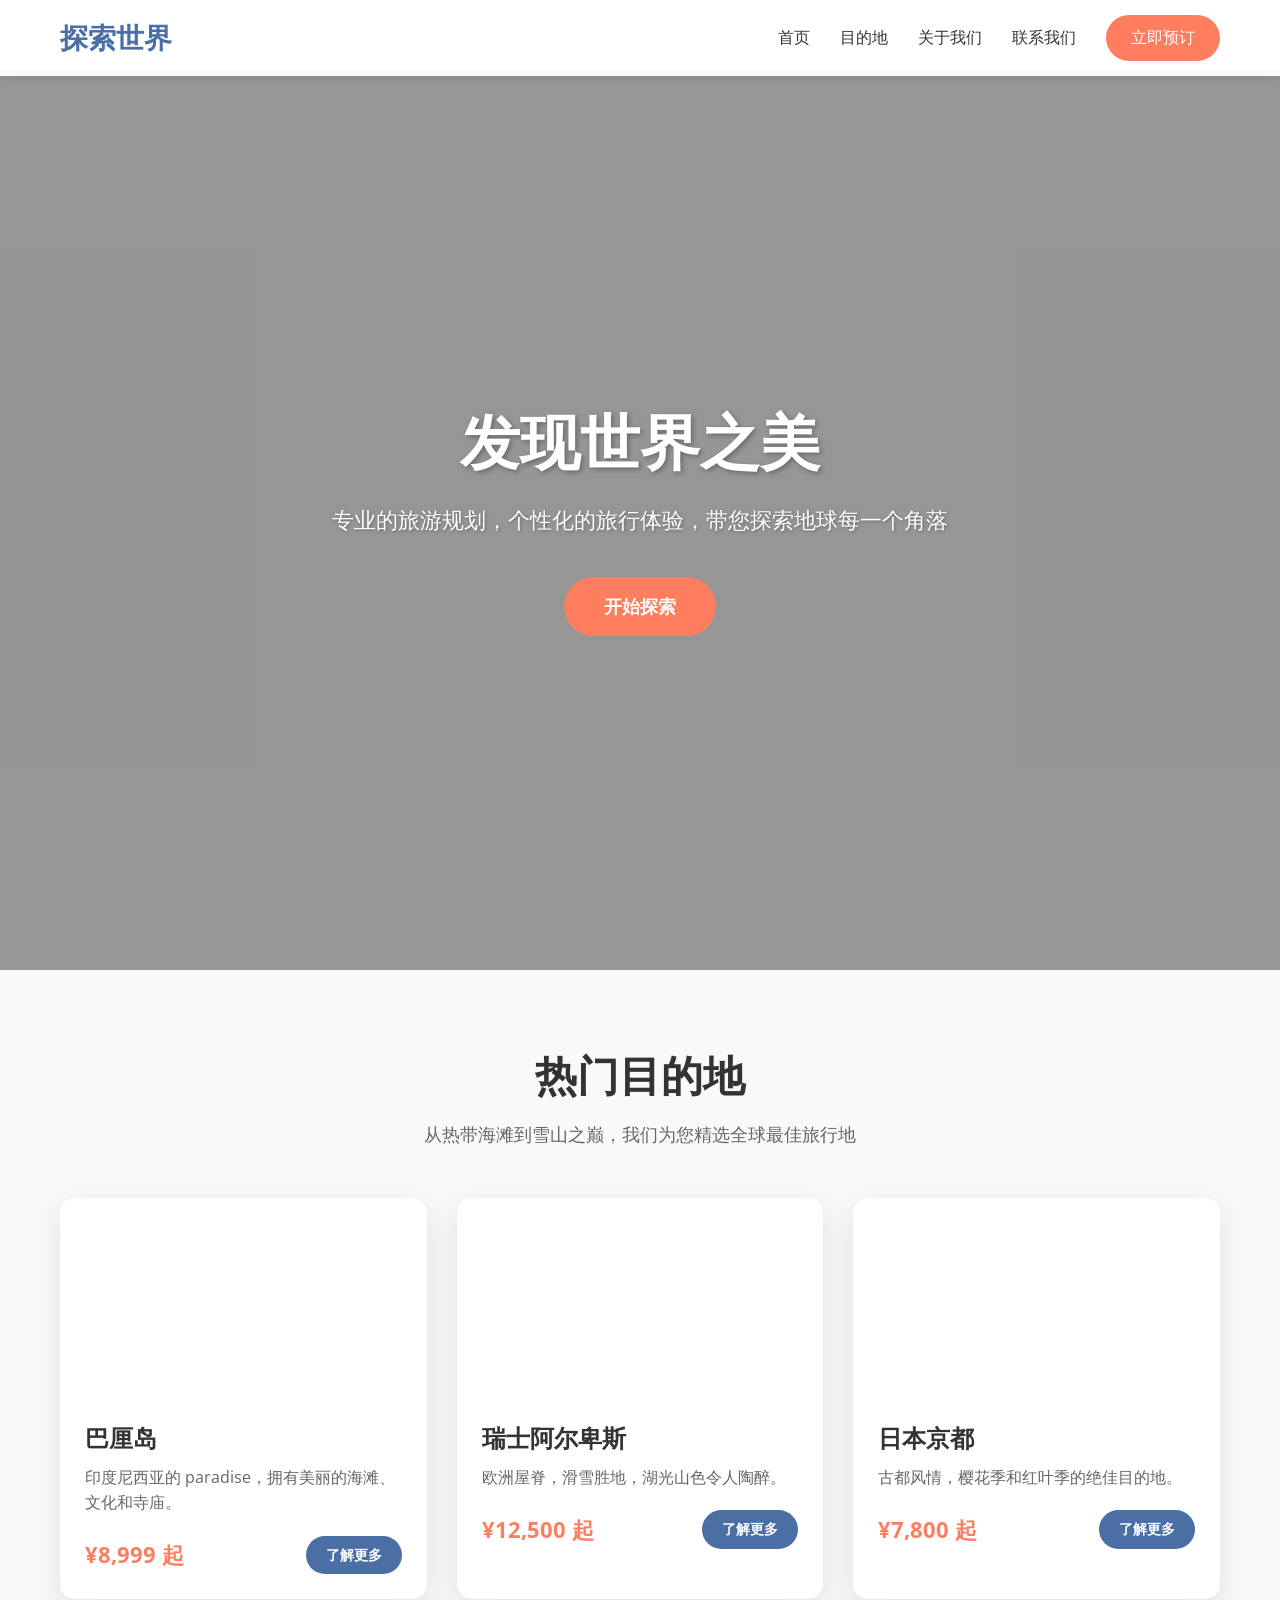
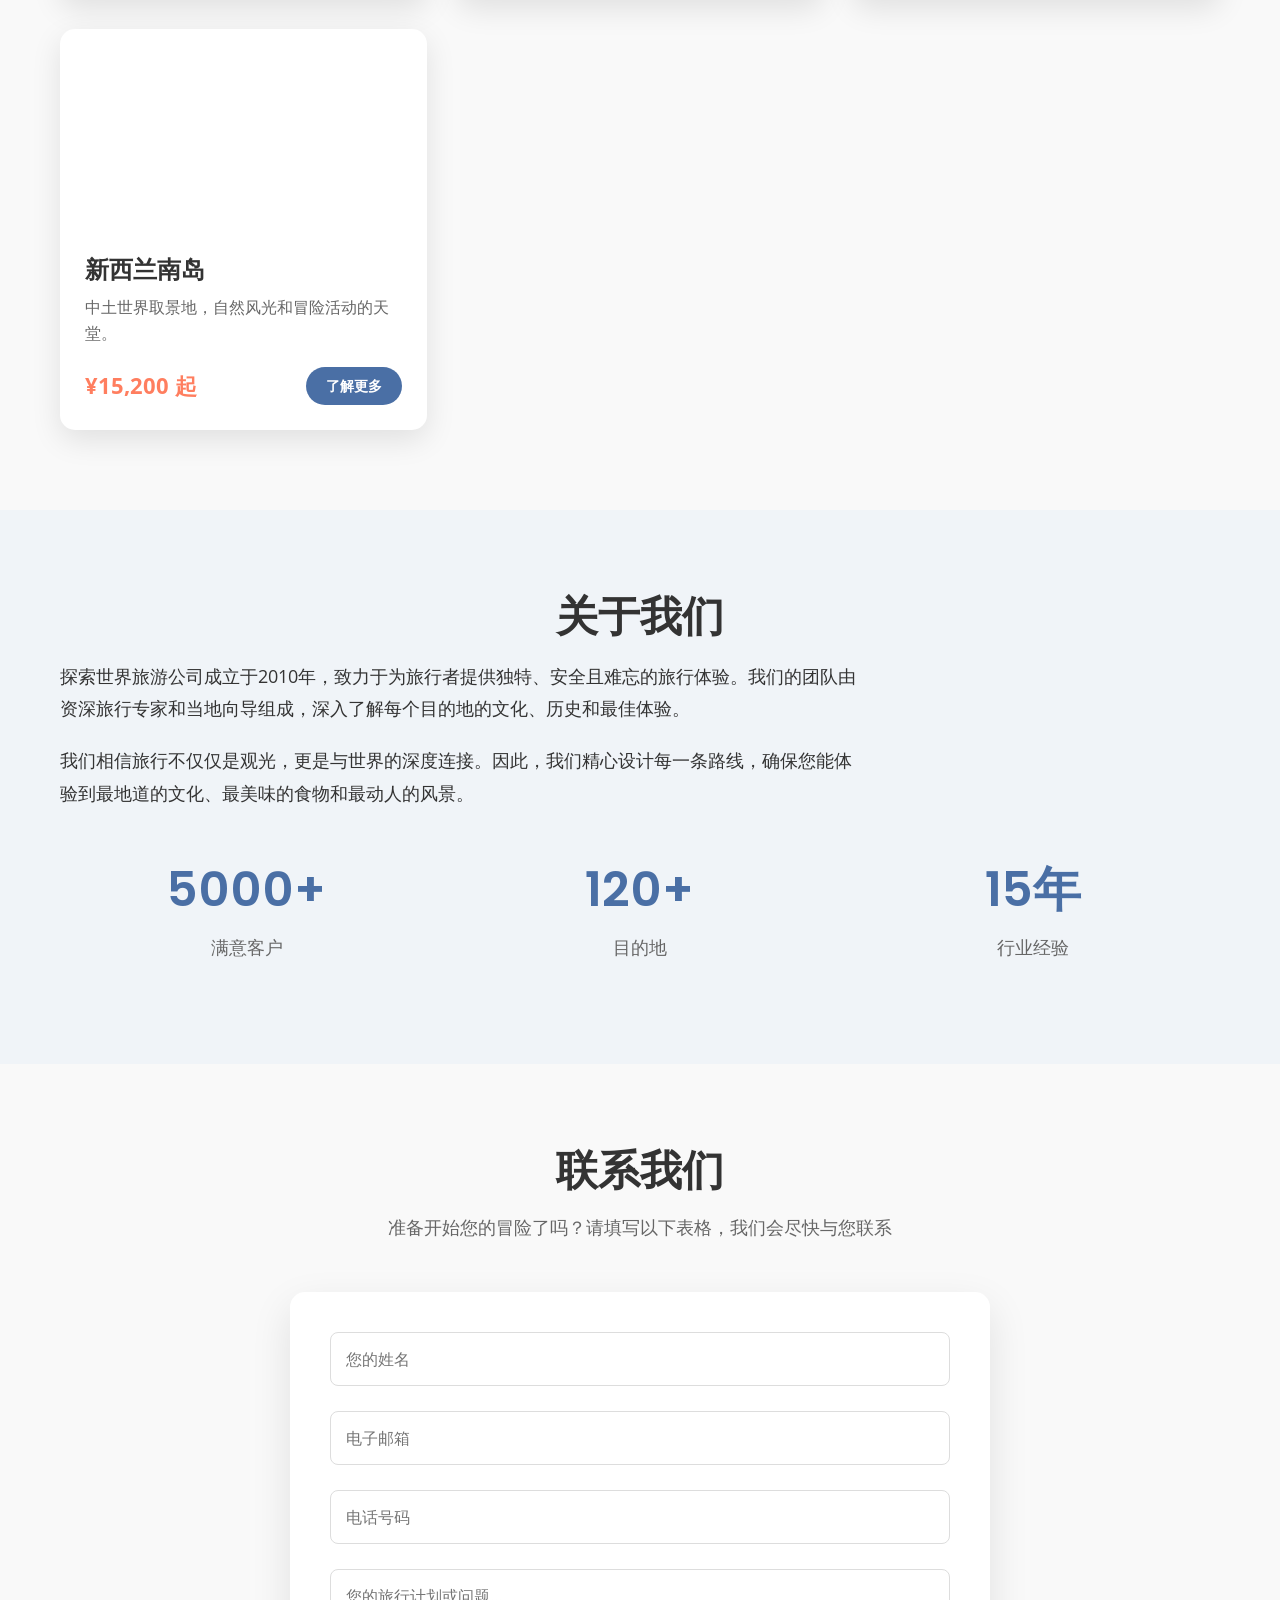
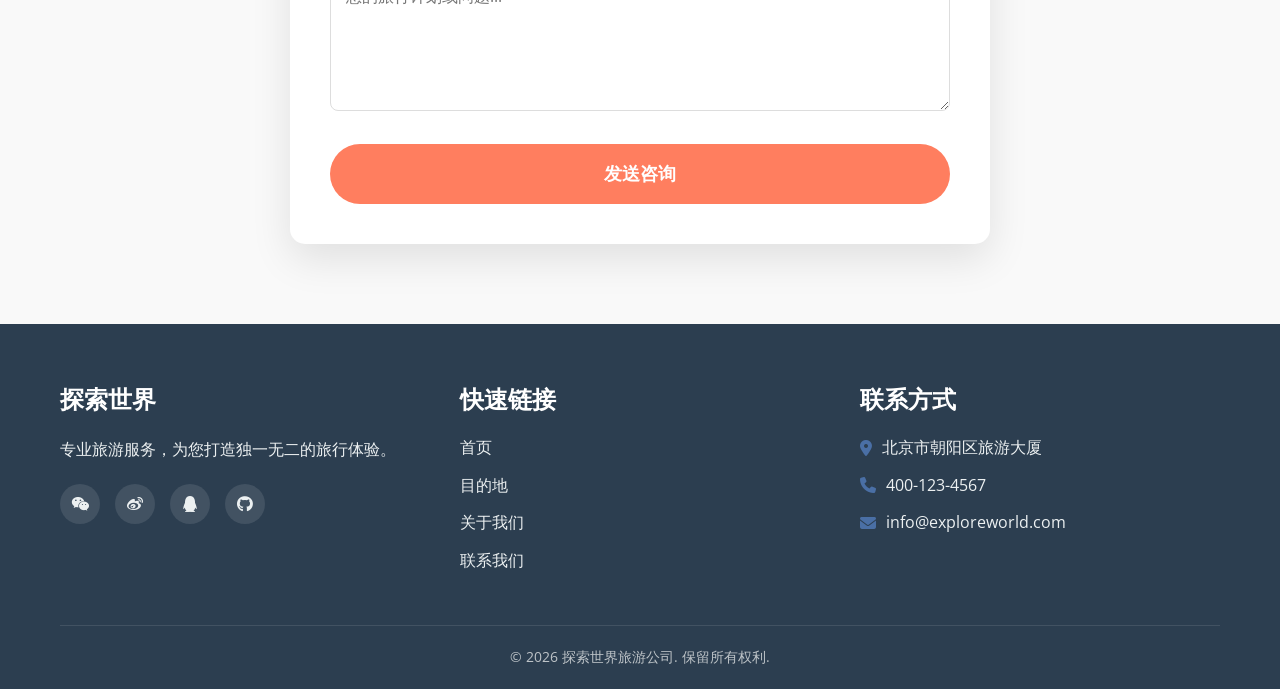
==== index.html @ 0a30450f "添加旅游官网页面：现代响应式设计，包含HTML、CSS、JS文件" ====
<!DOCTYPE html>
<html lang="zh-CN">
<head>
    <meta charset="UTF-8">
    <meta name="viewport" content="width=device-width, initial-scale=1.0">
    <title>探索世界 - 专业旅游服务</title>
    <link rel="stylesheet" href="style.css">
    <link rel="stylesheet" href="https://cdnjs.cloudflare.com/ajax/libs/font-awesome/6.4.0/css/all.min.css">
    <link href="https://fonts.googleapis.com/css2?family=Poppins:wght@300;400;500;600;700&family=Open+Sans:wght@300;400;600&display=swap" rel="stylesheet">
</head>
<body>
    <!-- 导航栏 -->
    <nav class="navbar">
        <div class="container">
            <a href="#" class="logo">探索世界</a>
            <ul class="nav-links">
                <li><a href="#home">首页</a></li>
                <li><a href="#destinations">目的地</a></li>
                <li><a href="#about">关于我们</a></li>
                <li><a href="#contact">联系我们</a></li>
                <li><a href="#" class="btn-book">立即预订</a></li>
            </ul>
            <div class="menu-toggle">
                <i class="fas fa-bars"></i>
            </div>
        </div>
    </nav>

    <!-- 英雄区域 -->
    <section class="hero" id="home">
        <div class="hero-content">
            <h1>发现世界之美</h1>
            <p>专业的旅游规划，个性化的旅行体验，带您探索地球每一个角落</p>
            <a href="#destinations" class="btn-hero">开始探索</a>
        </div>
        <div class="hero-overlay"></div>
    </section>

    <!-- 热门目的地 -->
    <section class="destinations" id="destinations">
        <div class="container">
            <h2 class="section-title">热门目的地</h2>
            <p class="section-subtitle">从热带海滩到雪山之巅，我们为您精选全球最佳旅行地</p>
            <div class="destination-grid">
                <div class="destination-card">
                    <div class="card-image" style="background-image: url('https://images.unsplash.com/photo-1516483638261-f4dbaf036963?ixlib=rb-4.0.3&auto=format&fit=crop&w=600&q=80');"></div>
                    <div class="card-content">
                        <h3>巴厘岛</h3>
                        <p>印度尼西亚的 paradise，拥有美丽的海滩、文化和寺庙。</p>
                        <div class="card-footer">
                            <span class="price">¥8,999 起</span>
                            <a href="#" class="btn-card">了解更多</a>
                        </div>
                    </div>
                </div>
                <div class="destination-card">
                    <div class="card-image" style="background-image: url('https://images.unsplash.com/photo-1534008897995-27a23e859048?ixlib=rb-4.0.3&auto=format&fit=crop&w=600&q=80');"></div>
                    <div class="card-content">
                        <h3>瑞士阿尔卑斯</h3>
                        <p>欧洲屋脊，滑雪胜地，湖光山色令人陶醉。</p>
                        <div class="card-footer">
                            <span class="price">¥12,500 起</span>
                            <a href="#" class="btn-card">了解更多</a>
                        </div>
                    </div>
                </div>
                <div class="destination-card">
                    <div class="card-image" style="background-image: url('https://images.unsplash.com/photo-1520250497591-112f2f40a3f4?ixlib=rb-4.0.3&auto=format&fit=crop&w=600&q=80');"></div>
                    <div class="card-content">
                        <h3>日本京都</h3>
                        <p>古都风情，樱花季和红叶季的绝佳目的地。</p>
                        <div class="card-footer">
                            <span class="price">¥7,800 起</span>
                            <a href="#" class="btn-card">了解更多</a>
                        </div>
                    </div>
                </div>
                <div class="destination-card">
                    <div class="card-image" style="background-image: url('https://images.unsplash.com/photo-1513326738677-b964603b136d?ixlib=rb-4.0.3&auto=format&fit=crop&w=600&q=80');"></div>
                    <div class="card-content">
                        <h3>新西兰南岛</h3>
                        <p>中土世界取景地，自然风光和冒险活动的天堂。</p>
                        <div class="card-footer">
                            <span class="price">¥15,200 起</span>
                            <a href="#" class="btn-card">了解更多</a>
                        </div>
                    </div>
                </div>
            </div>
        </div>
    </section>

    <!-- 关于我们 -->
    <section class="about" id="about">
        <div class="container">
            <div class="about-content">
                <h2 class="section-title">关于我们</h2>
                <p>探索世界旅游公司成立于2010年，致力于为旅行者提供独特、安全且难忘的旅行体验。我们的团队由资深旅行专家和当地向导组成，深入了解每个目的地的文化、历史和最佳体验。</p>
                <p>我们相信旅行不仅仅是观光，更是与世界的深度连接。因此，我们精心设计每一条路线，确保您能体验到最地道的文化、最美味的食物和最动人的风景。</p>
                <div class="stats">
                    <div class="stat">
                        <h3>5000+</h3>
                        <p>满意客户</p>
                    </div>
                    <div class="stat">
                        <h3>120+</h3>
                        <p>目的地</p>
                    </div>
                    <div class="stat">
                        <h3>15年</h3>
                        <p>行业经验</p>
                    </div>
                </div>
            </div>
        </div>
    </section>

    <!-- 联系表单 -->
    <section class="contact" id="contact">
        <div class="container">
            <h2 class="section-title">联系我们</h2>
            <p class="section-subtitle">准备开始您的冒险了吗？请填写以下表格，我们会尽快与您联系</p>
            <form class="contact-form">
                <div class="form-group">
                    <input type="text" placeholder="您的姓名" required>
                </div>
                <div class="form-group">
                    <input type="email" placeholder="电子邮箱" required>
                </div>
                <div class="form-group">
                    <input type="tel" placeholder="电话号码">
                </div>
                <div class="form-group">
                    <textarea placeholder="您的旅行计划或问题..." rows="5" required></textarea>
                </div>
                <button type="submit" class="btn-submit">发送咨询</button>
            </form>
        </div>
    </section>

    <!-- 页脚 -->
    <footer class="footer">
        <div class="container">
            <div class="footer-content">
                <div class="footer-section">
                    <h3>探索世界</h3>
                    <p>专业旅游服务，为您打造独一无二的旅行体验。</p>
                    <div class="social-icons">
                        <a href="#"><i class="fab fa-weixin"></i></a>
                        <a href="#"><i class="fab fa-weibo"></i></a>
                        <a href="#"><i class="fab fa-qq"></i></a>
                        <a href="#"><i class="fab fa-github"></i></a>
                    </div>
                </div>
                <div class="footer-section">
                    <h3>快速链接</h3>
                    <ul>
                        <li><a href="#home">首页</a></li>
                        <li><a href="#destinations">目的地</a></li>
                        <li><a href="#about">关于我们</a></li>
                        <li><a href="#contact">联系我们</a></li>
                    </ul>
                </div>
                <div class="footer-section">
                    <h3>联系方式</h3>
                    <ul>
                        <li><i class="fas fa-map-marker-alt"></i> 北京市朝阳区旅游大厦</li>
                        <li><i class="fas fa-phone"></i> 400-123-4567</li>
                        <li><i class="fas fa-envelope"></i> info@exploreworld.com</li>
                    </ul>
                </div>
            </div>
            <div class="footer-bottom">
                <p>&copy; 2026 探索世界旅游公司. 保留所有权利.</p>
            </div>
        </div>
    </footer>

    <script src="script.js"></script>
</body>
</html>
---- style.css ----
/* 基础样式 */
* {
    margin: 0;
    padding: 0;
    box-sizing: border-box;
}

body {
    font-family: 'Open Sans', sans-serif;
    line-height: 1.6;
    color: #333;
    background-color: #f9f9f9;
}

.container {
    width: 100%;
    max-width: 1200px;
    margin: 0 auto;
    padding: 0 20px;
}

section {
    padding: 80px 0;
}

h1, h2, h3, h4 {
    font-family: 'Poppins', sans-serif;
    font-weight: 600;
    line-height: 1.3;
}

a {
    text-decoration: none;
    color: inherit;
}

ul {
    list-style: none;
}

.btn-book, .btn-hero, .btn-card, .btn-submit {
    display: inline-block;
    padding: 12px 30px;
    background-color: #4a6fa5;
    color: white;
    border-radius: 30px;
    font-weight: 600;
    transition: all 0.3s ease;
    border: none;
    cursor: pointer;
    font-size: 16px;
}

.btn-book:hover, .btn-hero:hover, .btn-card:hover, .btn-submit:hover {
    background-color: #3a5a8c;
    transform: translateY(-3px);
    box-shadow: 0 10px 20px rgba(0,0,0,0.1);
}

/* 导航栏 */
.navbar {
    position: fixed;
    top: 0;
    left: 0;
    width: 100%;
    background-color: rgba(255, 255, 255, 0.95);
    box-shadow: 0 2px 10px rgba(0,0,0,0.1);
    z-index: 1000;
    padding: 15px 0;
}

.navbar .container {
    display: flex;
    justify-content: space-between;
    align-items: center;
}

.logo {
    font-size: 28px;
    font-weight: 700;
    color: #4a6fa5;
}

.nav-links {
    display: flex;
    align-items: center;
    gap: 30px;
}

.nav-links li a {
    font-weight: 500;
    transition: color 0.3s;
}

.nav-links li a:hover {
    color: #4a6fa5;
}

.nav-links .btn-book {
    padding: 10px 25px;
    background-color: #ff7e5f;
}

.nav-links .btn-book:hover {
    background-color: #ff6b4a;
}

.menu-toggle {
    display: none;
    font-size: 24px;
    cursor: pointer;
}

/* 英雄区域 */
.hero {
    position: relative;
    height: 100vh;
    background-image: url('https://images.unsplash.com/photo-1469474968028-56623f02e42e?ixlib=rb-4.0.3&auto=format&fit=crop&w=1920&q=80');
    background-size: cover;
    background-position: center;
    display: flex;
    align-items: center;
    justify-content: center;
    text-align: center;
    color: white;
    margin-top: 70px;
}

.hero-overlay {
    position: absolute;
    top: 0;
    left: 0;
    width: 100%;
    height: 100%;
    background-color: rgba(0, 0, 0, 0.4);
}

.hero-content {
    position: relative;
    z-index: 1;
    max-width: 800px;
    padding: 0 20px;
}

.hero h1 {
    font-size: 60px;
    margin-bottom: 20px;
    text-shadow: 2px 2px 5px rgba(0,0,0,0.3);
}

.hero p {
    font-size: 22px;
    margin-bottom: 40px;
    text-shadow: 1px 1px 3px rgba(0,0,0,0.3);
}

.btn-hero {
    background-color: #ff7e5f;
    font-size: 18px;
    padding: 15px 40px;
}

.btn-hero:hover {
    background-color: #ff6b4a;
}

/* 热门目的地 */
.section-title {
    font-size: 42px;
    text-align: center;
    margin-bottom: 15px;
    color: #333;
}

.section-subtitle {
    text-align: center;
    font-size: 18px;
    color: #666;
    max-width: 700px;
    margin: 0 auto 50px;
}

.destination-grid {
    display: grid;
    grid-template-columns: repeat(auto-fit, minmax(280px, 1fr));
    gap: 30px;
}

.destination-card {
    background-color: white;
    border-radius: 15px;
    overflow: hidden;
    box-shadow: 0 10px 30px rgba(0,0,0,0.1);
    transition: transform 0.3s ease, box-shadow 0.3s ease;
}

.destination-card:hover {
    transform: translateY(-10px);
    box-shadow: 0 20px 40px rgba(0,0,0,0.15);
}

.card-image {
    height: 200px;
    background-size: cover;
    background-position: center;
}

.card-content {
    padding: 25px;
}

.card-content h3 {
    font-size: 24px;
    margin-bottom: 10px;
    color: #333;
}

.card-content p {
    color: #666;
    margin-bottom: 20px;
}

.card-footer {
    display: flex;
    justify-content: space-between;
    align-items: center;
}

.price {
    font-size: 22px;
    font-weight: 700;
    color: #ff7e5f;
}

.btn-card {
    padding: 8px 20px;
    background-color: #4a6fa5;
    font-size: 14px;
}

/* 关于我们 */
.about {
    background-color: #f0f4f8;
}

.about-content p {
    font-size: 18px;
    margin-bottom: 20px;
    max-width: 800px;
    line-height: 1.8;
}

.stats {
    display: flex;
    justify-content: space-around;
    margin-top: 50px;
    flex-wrap: wrap;
    gap: 20px;
}

.stat {
    text-align: center;
    flex: 1;
    min-width: 150px;
}

.stat h3 {
    font-size: 48px;
    color: #4a6fa5;
    margin-bottom: 10px;
}

.stat p {
    font-size: 18px;
    color: #666;
}

/* 联系表单 */
.contact-form {
    max-width: 700px;
    margin: 0 auto;
    background-color: white;
    padding: 40px;
    border-radius: 15px;
    box-shadow: 0 15px 40px rgba(0,0,0,0.1);
}

.form-group {
    margin-bottom: 25px;
}

.form-group input, .form-group textarea {
    width: 100%;
    padding: 15px;
    border: 1px solid #ddd;
    border-radius: 8px;
    font-size: 16px;
    font-family: 'Open Sans', sans-serif;
    transition: border-color 0.3s;
}

.form-group input:focus, .form-group textarea:focus {
    outline: none;
    border-color: #4a6fa5;
}

.btn-submit {
    width: 100%;
    padding: 18px;
    font-size: 18px;
    background-color: #ff7e5f;
}

.btn-submit:hover {
    background-color: #ff6b4a;
}

/* 页脚 */
.footer {
    background-color: #2c3e50;
    color: #ecf0f1;
    padding-top: 60px;
}

.footer-content {
    display: grid;
    grid-template-columns: repeat(auto-fit, minmax(250px, 1fr));
    gap: 40px;
    margin-bottom: 40px;
}

.footer-section h3 {
    font-size: 24px;
    margin-bottom: 20px;
    color: white;
}

.footer-section p {
    margin-bottom: 20px;
    line-height: 1.8;
}

.footer-section ul li {
    margin-bottom: 12px;
    display: flex;
    align-items: center;
}

.footer-section ul li i {
    margin-right: 10px;
    color: #4a6fa5;
}

.social-icons {
    display: flex;
    gap: 15px;
    margin-top: 20px;
}

.social-icons a {
    display: inline-flex;
    align-items: center;
    justify-content: center;
    width: 40px;
    height: 40px;
    background-color: rgba(255,255,255,0.1);
    border-radius: 50%;
    transition: background-color 0.3s;
}

.social-icons a:hover {
    background-color: #4a6fa5;
}

.footer-bottom {
    text-align: center;
    padding: 20px 0;
    border-top: 1px solid rgba(255,255,255,0.1);
    font-size: 14px;
    color: #bdc3c7;
}

/* 响应式设计 */
@media (max-width: 992px) {
    .hero h1 {
        font-size: 50px;
    }
    
    .hero p {
        font-size: 20px;
    }
    
    .section-title {
        font-size: 36px;
    }
}

@media (max-width: 768px) {
    .menu-toggle {
        display: block;
    }
    
    .nav-links {
        position: fixed;
        top: 70px;
        left: -100%;
        width: 100%;
        flex-direction: column;
        background-color: white;
        padding: 30px;
        box-shadow: 0 10px 20px rgba(0,0,0,0.1);
        transition: left 0.3s ease;
        gap: 20px;
    }
    
    .nav-links.active {
        left: 0;
    }
    
    .hero {
        height: 80vh;
    }
    
    .hero h1 {
        font-size: 40px;
    }
    
    .hero p {
        font-size: 18px;
    }
    
    .destination-grid {
        grid-template-columns: repeat(auto-fit, minmax(250px, 1fr));
    }
    
    .stats {
        flex-direction: column;
        align-items: center;
    }
}

@media (max-width: 576px) {
    .hero h1 {
        font-size: 32px;
    }
    
    .hero p {
        font-size: 16px;
    }
    
    .section-title {
        font-size: 30px;
    }
    
    .contact-form {
        padding: 30px 20px;
    }
}
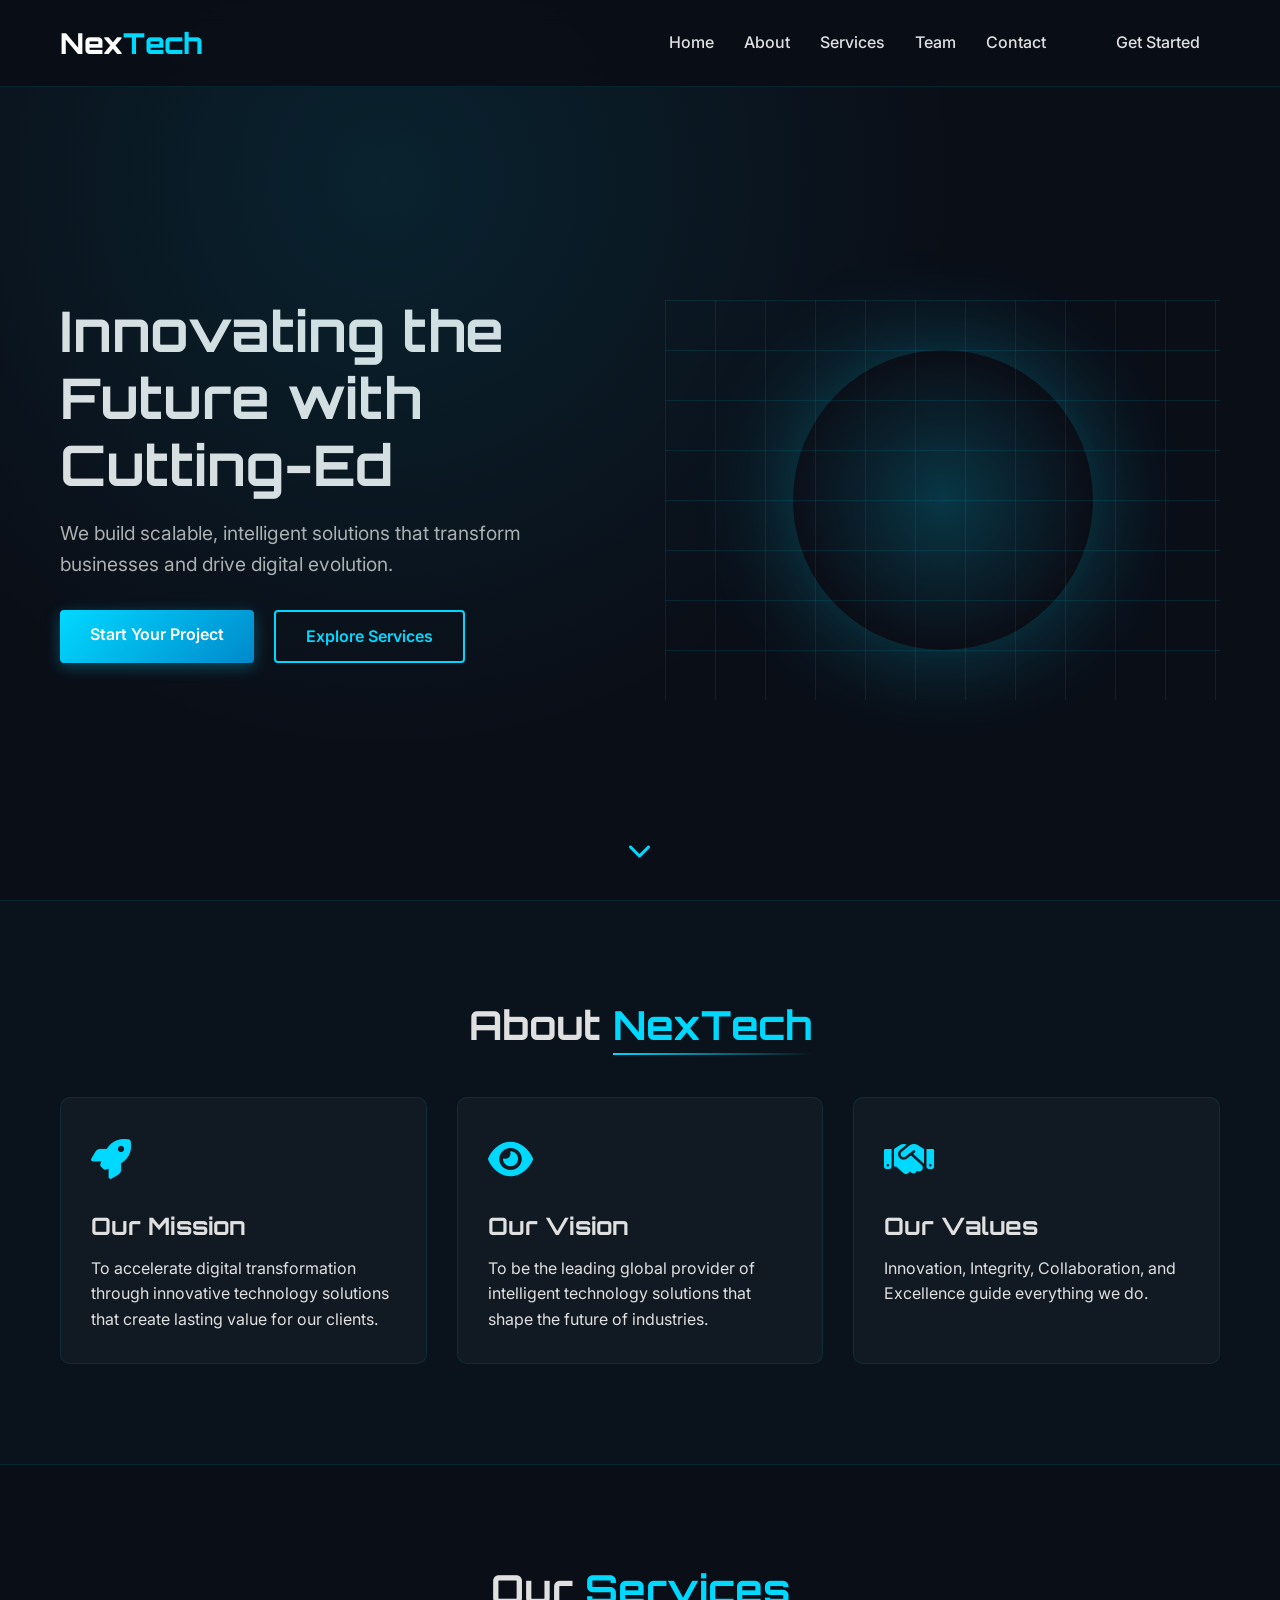
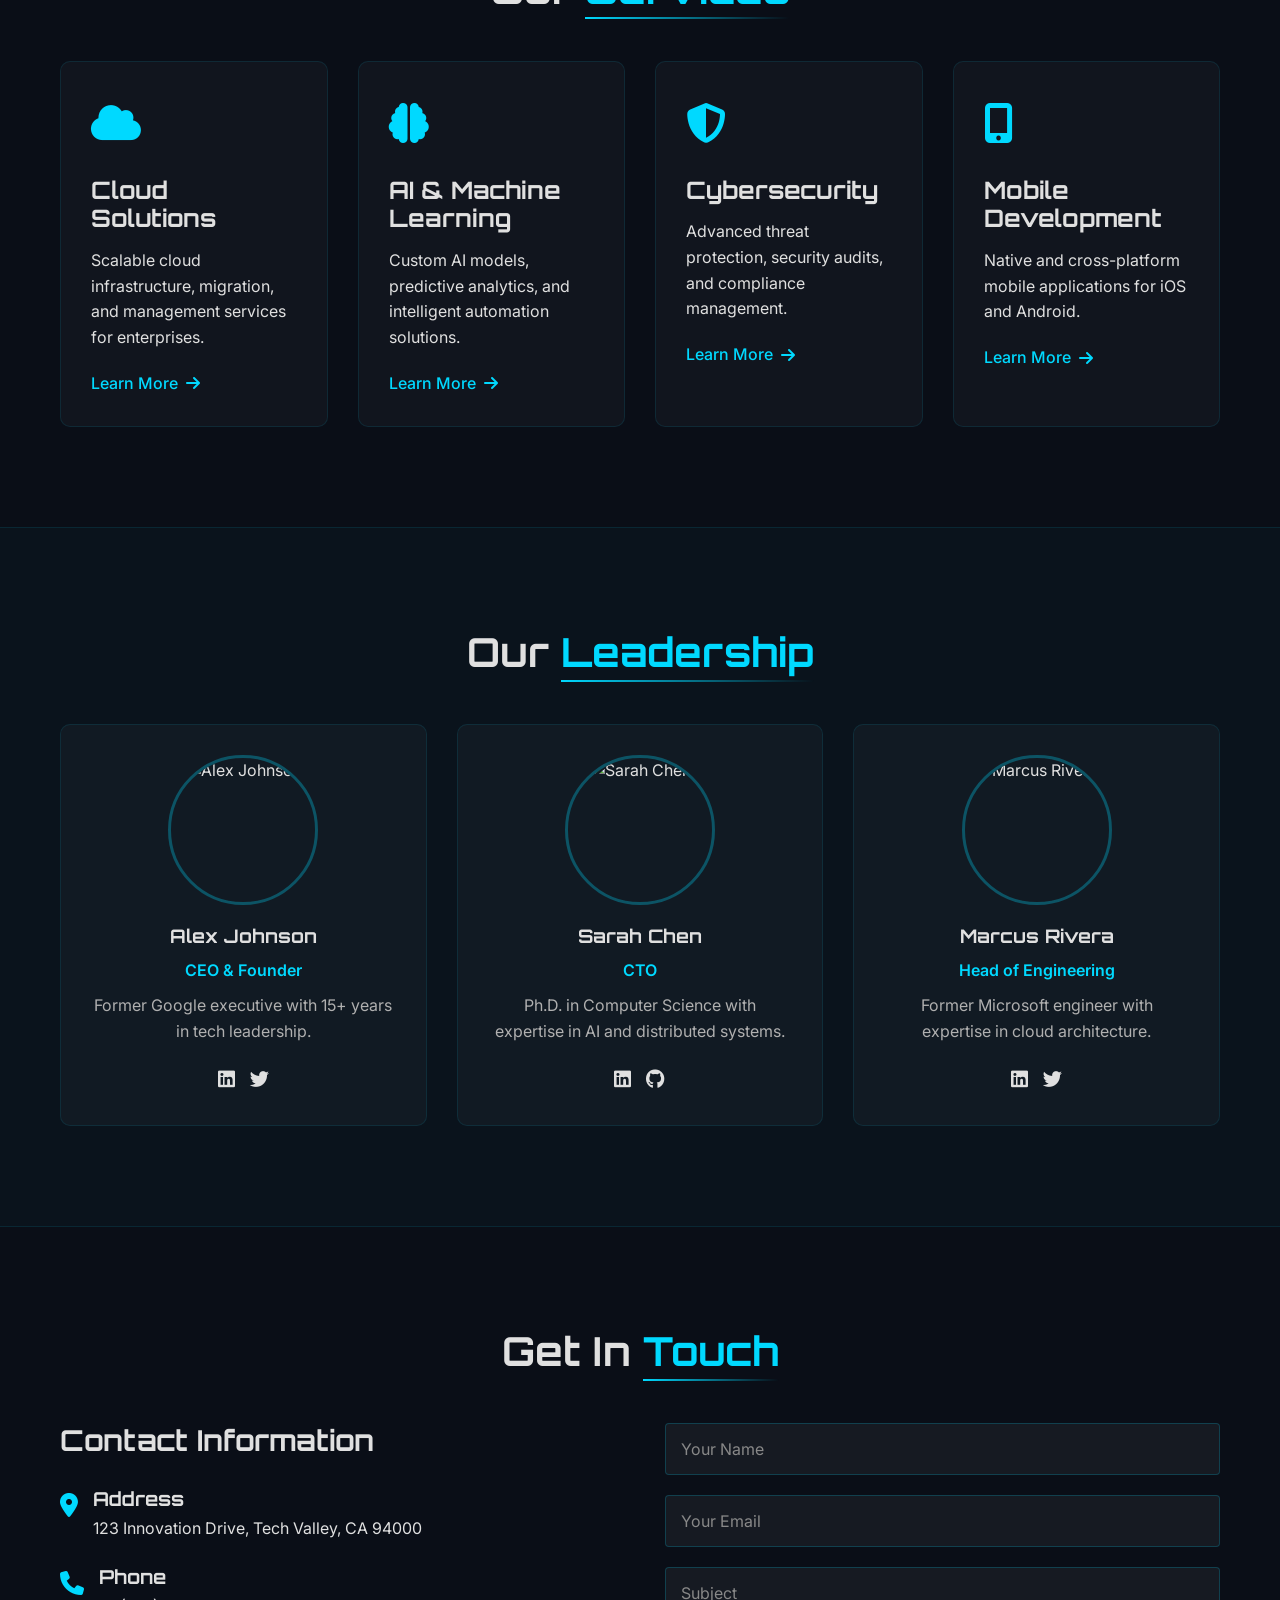
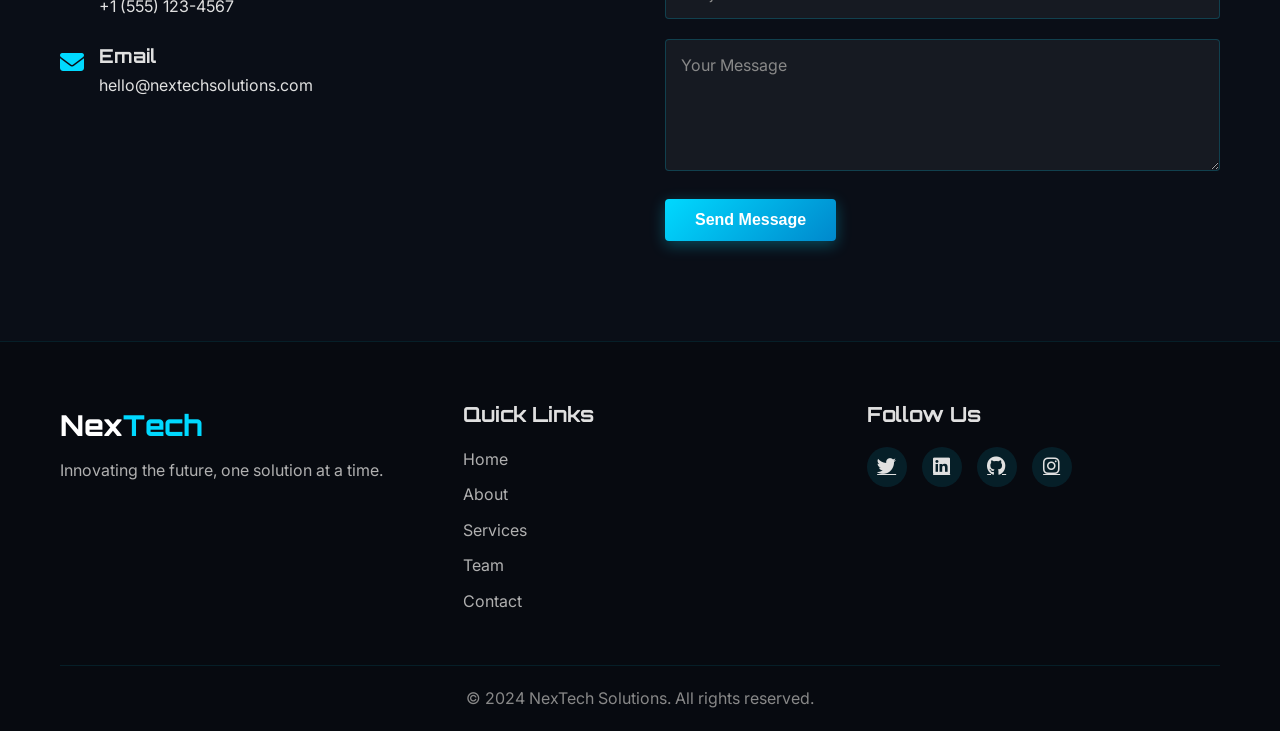
==== commit fff5ae6a: "Initial commit: NexTech Solutions website with workspace configuration" ====
--- a/index.html
+++ b/index.html
@@ -1,181 +1,255 @@
 <!DOCTYPE html>
-<html lang="zh-CN">
+<html lang="en">
 <head>
     <meta charset="UTF-8">
     <meta name="viewport" content="width=device-width, initial-scale=1.0">
-    <title>探索世界 - 专业旅游服务</title>
-    <link rel="stylesheet" href="style.css">
+    <title>NexTech Solutions - Innovating the Future</title>
+    <link rel="stylesheet" href="css/style.css">
     <link rel="stylesheet" href="https://cdnjs.cloudflare.com/ajax/libs/font-awesome/6.4.0/css/all.min.css">
-    <link href="https://fonts.googleapis.com/css2?family=Poppins:wght@300;400;500;600;700&family=Open+Sans:wght@300;400;600&display=swap" rel="stylesheet">
+    <link href="https://fonts.googleapis.com/css2?family=Inter:wght@300;400;500;600;700;800&family=Orbitron:wght@400;500;600;700&display=swap" rel="stylesheet">
 </head>
 <body>
-    <!-- 导航栏 -->
+    <!-- Navigation -->
     <nav class="navbar">
         <div class="container">
-            <a href="#" class="logo">探索世界</a>
-            <ul class="nav-links">
-                <li><a href="#home">首页</a></li>
-                <li><a href="#destinations">目的地</a></li>
-                <li><a href="#about">关于我们</a></li>
-                <li><a href="#contact">联系我们</a></li>
-                <li><a href="#" class="btn-book">立即预订</a></li>
+            <a href="#" class="logo">Nex<span>Tech</span></a>
+            <div class="menu-toggle" id="mobile-menu">
+                <span class="bar"></span>
+                <span class="bar"></span>
+                <span class="bar"></span>
+            </div>
+            <ul class="nav-menu">
+                <li><a href="#home">Home</a></li>
+                <li><a href="#about">About</a></li>
+                <li><a href="#services">Services</a></li>
+                <li><a href="#team">Team</a></li>
+                <li><a href="#contact">Contact</a></li>
+                <li><a href="#" class="btn-nav">Get Started</a></li>
             </ul>
-            <div class="menu-toggle">
-                <i class="fas fa-bars"></i>
-            </div>
         </div>
     </nav>
 
-    <!-- 英雄区域 -->
+    <!-- Hero Section -->
     <section class="hero" id="home">
-        <div class="hero-content">
-            <h1>发现世界之美</h1>
-            <p>专业的旅游规划，个性化的旅行体验，带您探索地球每一个角落</p>
-            <a href="#destinations" class="btn-hero">开始探索</a>
-        </div>
-        <div class="hero-overlay"></div>
-    </section>
-
-    <!-- 热门目的地 -->
-    <section class="destinations" id="destinations">
-        <div class="container">
-            <h2 class="section-title">热门目的地</h2>
-            <p class="section-subtitle">从热带海滩到雪山之巅，我们为您精选全球最佳旅行地</p>
-            <div class="destination-grid">
-                <div class="destination-card">
-                    <div class="card-image" style="background-image: url('https://images.unsplash.com/photo-1516483638261-f4dbaf036963?ixlib=rb-4.0.3&auto=format&fit=crop&w=600&q=80');"></div>
-                    <div class="card-content">
-                        <h3>巴厘岛</h3>
-                        <p>印度尼西亚的 paradise，拥有美丽的海滩、文化和寺庙。</p>
-                        <div class="card-footer">
-                            <span class="price">¥8,999 起</span>
-                            <a href="#" class="btn-card">了解更多</a>
-                        </div>
-                    </div>
-                </div>
-                <div class="destination-card">
-                    <div class="card-image" style="background-image: url('https://images.unsplash.com/photo-1534008897995-27a23e859048?ixlib=rb-4.0.3&auto=format&fit=crop&w=600&q=80');"></div>
-                    <div class="card-content">
-                        <h3>瑞士阿尔卑斯</h3>
-                        <p>欧洲屋脊，滑雪胜地，湖光山色令人陶醉。</p>
-                        <div class="card-footer">
-                            <span class="price">¥12,500 起</span>
-                            <a href="#" class="btn-card">了解更多</a>
-                        </div>
-                    </div>
-                </div>
-                <div class="destination-card">
-                    <div class="card-image" style="background-image: url('https://images.unsplash.com/photo-1520250497591-112f2f40a3f4?ixlib=rb-4.0.3&auto=format&fit=crop&w=600&q=80');"></div>
-                    <div class="card-content">
-                        <h3>日本京都</h3>
-                        <p>古都风情，樱花季和红叶季的绝佳目的地。</p>
-                        <div class="card-footer">
-                            <span class="price">¥7,800 起</span>
-                            <a href="#" class="btn-card">了解更多</a>
-                        </div>
-                    </div>
-                </div>
-                <div class="destination-card">
-                    <div class="card-image" style="background-image: url('https://images.unsplash.com/photo-1513326738677-b964603b136d?ixlib=rb-4.0.3&auto=format&fit=crop&w=600&q=80');"></div>
-                    <div class="card-content">
-                        <h3>新西兰南岛</h3>
-                        <p>中土世界取景地，自然风光和冒险活动的天堂。</p>
-                        <div class="card-footer">
-                            <span class="price">¥15,200 起</span>
-                            <a href="#" class="btn-card">了解更多</a>
-                        </div>
-                    </div>
-                </div>
-            </div>
-        </div>
-    </section>
-
-    <!-- 关于我们 -->
+        <div class="container">
+            <div class="hero-content">
+                <h1 class="hero-title">Innovating the <span class="highlight">Future</span> with Cutting-Edge Technology</h1>
+                <p class="hero-subtitle">We build scalable, intelligent solutions that transform businesses and drive digital evolution.</p>
+                <div class="hero-buttons">
+                    <a href="#contact" class="btn-primary">Start Your Project</a>
+                    <a href="#services" class="btn-secondary">Explore Services</a>
+                </div>
+            </div>
+            <div class="hero-image">
+                <div class="tech-orb"></div>
+                <div class="tech-grid"></div>
+            </div>
+        </div>
+        <div class="scroll-indicator">
+            <i class="fas fa-chevron-down"></i>
+        </div>
+    </section>
+
+    <!-- About Section -->
     <section class="about" id="about">
         <div class="container">
-            <div class="about-content">
-                <h2 class="section-title">关于我们</h2>
-                <p>探索世界旅游公司成立于2010年，致力于为旅行者提供独特、安全且难忘的旅行体验。我们的团队由资深旅行专家和当地向导组成，深入了解每个目的地的文化、历史和最佳体验。</p>
-                <p>我们相信旅行不仅仅是观光，更是与世界的深度连接。因此，我们精心设计每一条路线，确保您能体验到最地道的文化、最美味的食物和最动人的风景。</p>
-                <div class="stats">
-                    <div class="stat">
-                        <h3>5000+</h3>
-                        <p>满意客户</p>
-                    </div>
-                    <div class="stat">
-                        <h3>120+</h3>
-                        <p>目的地</p>
-                    </div>
-                    <div class="stat">
-                        <h3>15年</h3>
-                        <p>行业经验</p>
-                    </div>
-                </div>
-            </div>
-        </div>
-    </section>
-
-    <!-- 联系表单 -->
+            <h2 class="section-title">About <span>NexTech</span></h2>
+            <div class="about-grid">
+                <div class="about-card">
+                    <div class="about-icon">
+                        <i class="fas fa-rocket"></i>
+                    </div>
+                    <h3>Our Mission</h3>
+                    <p>To accelerate digital transformation through innovative technology solutions that create lasting value for our clients.</p>
+                </div>
+                <div class="about-card">
+                    <div class="about-icon">
+                        <i class="fas fa-eye"></i>
+                    </div>
+                    <h3>Our Vision</h3>
+                    <p>To be the leading global provider of intelligent technology solutions that shape the future of industries.</p>
+                </div>
+                <div class="about-card">
+                    <div class="about-icon">
+                        <i class="fas fa-handshake"></i>
+                    </div>
+                    <h3>Our Values</h3>
+                    <p>Innovation, Integrity, Collaboration, and Excellence guide everything we do.</p>
+                </div>
+            </div>
+        </div>
+    </section>
+
+    <!-- Services Section -->
+    <section class="services" id="services">
+        <div class="container">
+            <h2 class="section-title">Our <span>Services</span></h2>
+            <div class="services-grid">
+                <div class="service-card">
+                    <div class="service-icon">
+                        <i class="fas fa-cloud"></i>
+                    </div>
+                    <h3>Cloud Solutions</h3>
+                    <p>Scalable cloud infrastructure, migration, and management services for enterprises.</p>
+                    <a href="#" class="service-link">Learn More <i class="fas fa-arrow-right"></i></a>
+                </div>
+                <div class="service-card">
+                    <div class="service-icon">
+                        <i class="fas fa-brain"></i>
+                    </div>
+                    <h3>AI & Machine Learning</h3>
+                    <p>Custom AI models, predictive analytics, and intelligent automation solutions.</p>
+                    <a href="#" class="service-link">Learn More <i class="fas fa-arrow-right"></i></a>
+                </div>
+                <div class="service-card">
+                    <div class="service-icon">
+                        <i class="fas fa-shield-alt"></i>
+                    </div>
+                    <h3>Cybersecurity</h3>
+                    <p>Advanced threat protection, security audits, and compliance management.</p>
+                    <a href="#" class="service-link">Learn More <i class="fas fa-arrow-right"></i></a>
+                </div>
+                <div class="service-card">
+                    <div class="service-icon">
+                        <i class="fas fa-mobile-alt"></i>
+                    </div>
+                    <h3>Mobile Development</h3>
+                    <p>Native and cross-platform mobile applications for iOS and Android.</p>
+                    <a href="#" class="service-link">Learn More <i class="fas fa-arrow-right"></i></a>
+                </div>
+            </div>
+        </div>
+    </section>
+
+    <!-- Team Section -->
+    <section class="team" id="team">
+        <div class="container">
+            <h2 class="section-title">Our <span>Leadership</span></h2>
+            <div class="team-grid">
+                <div class="team-card">
+                    <div class="team-image">
+                        <img src="https://images.unsplash.com/photo-1507003211169-0a1dd7228f2d?ixlib=rb-4.0.3&auto=format&fit=crop&w=400&h=400&q=80" alt="Alex Johnson">
+                    </div>
+                    <h3>Alex Johnson</h3>
+                    <p class="team-role">CEO & Founder</p>
+                    <p class="team-bio">Former Google executive with 15+ years in tech leadership.</p>
+                    <div class="team-social">
+                        <a href="#"><i class="fab fa-linkedin"></i></a>
+                        <a href="#"><i class="fab fa-twitter"></i></a>
+                    </div>
+                </div>
+                <div class="team-card">
+                    <div class="team-image">
+                        <img src="https://images.unsplash.com/photo-1494790108755-2616b612b786?ixlib=rb-4.0.3&auto=format&fit=crop&w=400&h=400&q=80" alt="Sarah Chen">
+                    </div>
+                    <h3>Sarah Chen</h3>
+                    <p class="team-role">CTO</p>
+                    <p class="team-bio">Ph.D. in Computer Science with expertise in AI and distributed systems.</p>
+                    <div class="team-social">
+                        <a href="#"><i class="fab fa-linkedin"></i></a>
+                        <a href="#"><i class="fab fa-github"></i></a>
+                    </div>
+                </div>
+                <div class="team-card">
+                    <div class="team-image">
+                        <img src="https://images.unsplash.com/photo-1500648767791-00dcc994a43e?ixlib=rb-4.0.3&auto=format&fit=crop&w=400&h=400&q=80" alt="Marcus Rivera">
+                    </div>
+                    <h3>Marcus Rivera</h3>
+                    <p class="team-role">Head of Engineering</p>
+                    <p class="team-bio">Former Microsoft engineer with expertise in cloud architecture.</p>
+                    <div class="team-social">
+                        <a href="#"><i class="fab fa-linkedin"></i></a>
+                        <a href="#"><i class="fab fa-twitter"></i></a>
+                    </div>
+                </div>
+            </div>
+        </div>
+    </section>
+
+    <!-- Contact Section -->
     <section class="contact" id="contact">
         <div class="container">
-            <h2 class="section-title">联系我们</h2>
-            <p class="section-subtitle">准备开始您的冒险了吗？请填写以下表格，我们会尽快与您联系</p>
-            <form class="contact-form">
-                <div class="form-group">
-                    <input type="text" placeholder="您的姓名" required>
-                </div>
-                <div class="form-group">
-                    <input type="email" placeholder="电子邮箱" required>
-                </div>
-                <div class="form-group">
-                    <input type="tel" placeholder="电话号码">
-                </div>
-                <div class="form-group">
-                    <textarea placeholder="您的旅行计划或问题..." rows="5" required></textarea>
-                </div>
-                <button type="submit" class="btn-submit">发送咨询</button>
-            </form>
-        </div>
-    </section>
-
-    <!-- 页脚 -->
+            <h2 class="section-title">Get In <span>Touch</span></h2>
+            <div class="contact-grid">
+                <div class="contact-info">
+                    <h3>Contact Information</h3>
+                    <div class="contact-item">
+                        <i class="fas fa-map-marker-alt"></i>
+                        <div>
+                            <h4>Address</h4>
+                            <p>123 Innovation Drive, Tech Valley, CA 94000</p>
+                        </div>
+                    </div>
+                    <div class="contact-item">
+                        <i class="fas fa-phone"></i>
+                        <div>
+                            <h4>Phone</h4>
+                            <p>+1 (555) 123-4567</p>
+                        </div>
+                    </div>
+                    <div class="contact-item">
+                        <i class="fas fa-envelope"></i>
+                        <div>
+                            <h4>Email</h4>
+                            <p>hello@nextechsolutions.com</p>
+                        </div>
+                    </div>
+                </div>
+                <div class="contact-form">
+                    <form id="contactForm">
+                        <div class="form-group">
+                            <input type="text" id="name" placeholder="Your Name" required>
+                        </div>
+                        <div class="form-group">
+                            <input type="email" id="email" placeholder="Your Email" required>
+                        </div>
+                        <div class="form-group">
+                            <input type="text" id="subject" placeholder="Subject">
+                        </div>
+                        <div class="form-group">
+                            <textarea id="message" placeholder="Your Message" rows="5" required></textarea>
+                        </div>
+                        <button type="submit" class="btn-primary">Send Message</button>
+                    </form>
+                </div>
+            </div>
+        </div>
+    </section>
+
+    <!-- Footer -->
     <footer class="footer">
         <div class="container">
             <div class="footer-content">
-                <div class="footer-section">
-                    <h3>探索世界</h3>
-                    <p>专业旅游服务，为您打造独一无二的旅行体验。</p>
+                <div class="footer-logo">
+                    <a href="#" class="logo">Nex<span>Tech</span></a>
+                    <p>Innovating the future, one solution at a time.</p>
+                </div>
+                <div class="footer-links">
+                    <h4>Quick Links</h4>
+                    <ul>
+                        <li><a href="#home">Home</a></li>
+                        <li><a href="#about">About</a></li>
+                        <li><a href="#services">Services</a></li>
+                        <li><a href="#team">Team</a></li>
+                        <li><a href="#contact">Contact</a></li>
+                    </ul>
+                </div>
+                <div class="footer-social">
+                    <h4>Follow Us</h4>
                     <div class="social-icons">
-                        <a href="#"><i class="fab fa-weixin"></i></a>
-                        <a href="#"><i class="fab fa-weibo"></i></a>
-                        <a href="#"><i class="fab fa-qq"></i></a>
+                        <a href="#"><i class="fab fa-twitter"></i></a>
+                        <a href="#"><i class="fab fa-linkedin"></i></a>
                         <a href="#"><i class="fab fa-github"></i></a>
-                    </div>
-                </div>
-                <div class="footer-section">
-                    <h3>快速链接</h3>
-                    <ul>
-                        <li><a href="#home">首页</a></li>
-                        <li><a href="#destinations">目的地</a></li>
-                        <li><a href="#about">关于我们</a></li>
-                        <li><a href="#contact">联系我们</a></li>
-                    </ul>
-                </div>
-                <div class="footer-section">
-                    <h3>联系方式</h3>
-                    <ul>
-                        <li><i class="fas fa-map-marker-alt"></i> 北京市朝阳区旅游大厦</li>
-                        <li><i class="fas fa-phone"></i> 400-123-4567</li>
-                        <li><i class="fas fa-envelope"></i> info@exploreworld.com</li>
-                    </ul>
+                        <a href="#"><i class="fab fa-instagram"></i></a>
+                    </div>
                 </div>
             </div>
             <div class="footer-bottom">
-                <p>&copy; 2026 探索世界旅游公司. 保留所有权利.</p>
+                <p>&copy; 2024 NexTech Solutions. All rights reserved.</p>
             </div>
         </div>
     </footer>
 
-    <script src="script.js"></script>
+    <script src="js/script.js"></script>
 </body>
 </html>
--- a/css/style.css
+++ b/css/style.css
@@ -0,0 +1,694 @@
+/* Reset & Base Styles */
+* {
+    margin: 0;
+    padding: 0;
+    box-sizing: border-box;
+}
+
+html {
+    scroll-behavior: smooth;
+}
+
+body {
+    font-family: 'Inter', sans-serif;
+    background-color: #0a0e17;
+    color: #e0e0e0;
+    line-height: 1.6;
+    overflow-x: hidden;
+}
+
+.container {
+    max-width: 1200px;
+    margin: 0 auto;
+    padding: 0 20px;
+}
+
+/* Typography */
+h1, h2, h3, h4 {
+    font-family: 'Orbitron', sans-serif;
+    font-weight: 700;
+    line-height: 1.2;
+}
+
+.section-title {
+    font-size: 2.5rem;
+    text-align: center;
+    margin-bottom: 3rem;
+    position: relative;
+}
+
+.section-title span {
+    color: #00d9ff;
+    position: relative;
+}
+
+.section-title span::after {
+    content: '';
+    position: absolute;
+    bottom: -5px;
+    left: 0;
+    width: 100%;
+    height: 2px;
+    background: linear-gradient(90deg, #00d9ff, transparent);
+}
+
+/* Buttons */
+.btn-primary, .btn-secondary, .btn-nav {
+    display: inline-block;
+    padding: 12px 30px;
+    border-radius: 4px;
+    text-decoration: none;
+    font-weight: 600;
+    font-size: 1rem;
+    transition: all 0.3s ease;
+    text-align: center;
+}
+
+.btn-primary {
+    background: linear-gradient(135deg, #00d9ff, #0088cc);
+    color: white;
+    border: none;
+    box-shadow: 0 4px 15px rgba(0, 217, 255, 0.3);
+}
+
+.btn-primary:hover {
+    transform: translateY(-2px);
+    box-shadow: 0 6px 20px rgba(0, 217, 255, 0.4);
+}
+
+.btn-secondary {
+    background: transparent;
+    color: #00d9ff;
+    border: 2px solid #00d9ff;
+}
+
+.btn-secondary:hover {
+    background: rgba(0, 217, 255, 0.1);
+}
+
+.btn-nav {
+    padding: 8px 20px;
+    margin-left: 20px;
+}
+
+/* Navigation */
+.navbar {
+    position: fixed;
+    top: 0;
+    width: 100%;
+    background: rgba(10, 14, 23, 0.95);
+    backdrop-filter: blur(10px);
+    z-index: 1000;
+    padding: 20px 0;
+    border-bottom: 1px solid rgba(0, 217, 255, 0.1);
+}
+
+.navbar .container {
+    display: flex;
+    justify-content: space-between;
+    align-items: center;
+}
+
+.logo {
+    font-family: 'Orbitron', sans-serif;
+    font-size: 1.8rem;
+    font-weight: 800;
+    color: white;
+    text-decoration: none;
+}
+
+.logo span {
+    color: #00d9ff;
+}
+
+.nav-menu {
+    display: flex;
+    list-style: none;
+    align-items: center;
+}
+
+.nav-menu li {
+    margin-left: 30px;
+}
+
+.nav-menu a {
+    color: #e0e0e0;
+    text-decoration: none;
+    font-weight: 500;
+    transition: color 0.3s ease;
+    position: relative;
+}
+
+.nav-menu a:hover {
+    color: #00d9ff;
+}
+
+.nav-menu a::after {
+    content: '';
+    position: absolute;
+    bottom: -5px;
+    left: 0;
+    width: 0;
+    height: 2px;
+    background: #00d9ff;
+    transition: width 0.3s ease;
+}
+
+.nav-menu a:hover::after {
+    width: 100%;
+}
+
+.menu-toggle {
+    display: none;
+    cursor: pointer;
+}
+
+.bar {
+    display: block;
+    width: 25px;
+    height: 3px;
+    margin: 5px auto;
+    background-color: #00d9ff;
+    transition: all 0.3s ease;
+}
+
+/* Hero Section */
+.hero {
+    min-height: 100vh;
+    display: flex;
+    align-items: center;
+    padding-top: 100px;
+    position: relative;
+    overflow: hidden;
+}
+
+.hero::before {
+    content: '';
+    position: absolute;
+    top: 0;
+    left: 0;
+    width: 100%;
+    height: 100%;
+    background: radial-gradient(circle at 30% 20%, rgba(0, 217, 255, 0.1) 0%, transparent 50%);
+}
+
+.hero .container {
+    display: grid;
+    grid-template-columns: 1fr 1fr;
+    gap: 50px;
+    align-items: center;
+}
+
+.hero-title {
+    font-size: 3.5rem;
+    margin-bottom: 20px;
+}
+
+.highlight {
+    background: linear-gradient(90deg, #00d9ff, #0088cc);
+    -webkit-background-clip: text;
+    -webkit-text-fill-color: transparent;
+    background-clip: text;
+}
+
+.hero-subtitle {
+    font-size: 1.2rem;
+    margin-bottom: 30px;
+    color: #b0b0b0;
+    max-width: 500px;
+}
+
+.hero-buttons {
+    display: flex;
+    gap: 20px;
+    margin-bottom: 40px;
+}
+
+.hero-image {
+    position: relative;
+    height: 400px;
+}
+
+.tech-orb {
+    position: absolute;
+    top: 50%;
+    left: 50%;
+    transform: translate(-50%, -50%);
+    width: 300px;
+    height: 300px;
+    border-radius: 50%;
+    background: radial-gradient(circle, rgba(0, 217, 255, 0.2) 0%, transparent 70%);
+    box-shadow: 0 0 100px rgba(0, 217, 255, 0.3);
+    animation: pulse 4s infinite alternate;
+}
+
+.tech-grid {
+    position: absolute;
+    top: 0;
+    left: 0;
+    width: 100%;
+    height: 100%;
+    background-image: 
+        linear-gradient(rgba(0, 217, 255, 0.1) 1px, transparent 1px),
+        linear-gradient(90deg, rgba(0, 217, 255, 0.1) 1px, transparent 1px);
+    background-size: 50px 50px;
+    animation: gridMove 20s linear infinite;
+}
+
+.scroll-indicator {
+    position: absolute;
+    bottom: 30px;
+    left: 50%;
+    transform: translateX(-50%);
+    color: #00d9ff;
+    font-size: 1.5rem;
+    animation: bounce 2s infinite;
+}
+
+/* About Section */
+.about {
+    padding: 100px 0;
+    background: rgba(0, 217, 255, 0.02);
+    border-top: 1px solid rgba(0, 217, 255, 0.1);
+    border-bottom: 1px solid rgba(0, 217, 255, 0.1);
+}
+
+.about-grid {
+    display: grid;
+    grid-template-columns: repeat(auto-fit, minmax(300px, 1fr));
+    gap: 30px;
+}
+
+.about-card {
+    background: rgba(255, 255, 255, 0.03);
+    padding: 30px;
+    border-radius: 10px;
+    border: 1px solid rgba(0, 217, 255, 0.1);
+    transition: all 0.3s ease;
+}
+
+.about-card:hover {
+    transform: translateY(-10px);
+    border-color: #00d9ff;
+    box-shadow: 0 10px 30px rgba(0, 217, 255, 0.2);
+}
+
+.about-icon {
+    font-size: 2.5rem;
+    color: #00d9ff;
+    margin-bottom: 20px;
+}
+
+.about-card h3 {
+    font-size: 1.5rem;
+    margin-bottom: 15px;
+}
+
+/* Services Section */
+.services {
+    padding: 100px 0;
+}
+
+.services-grid {
+    display: grid;
+    grid-template-columns: repeat(auto-fit, minmax(250px, 1fr));
+    gap: 30px;
+}
+
+.service-card {
+    background: rgba(255, 255, 255, 0.03);
+    padding: 30px;
+    border-radius: 10px;
+    border: 1px solid rgba(0, 217, 255, 0.1);
+    transition: all 0.3s ease;
+    position: relative;
+    overflow: hidden;
+}
+
+.service-card::before {
+    content: '';
+    position: absolute;
+    top: 0;
+    left: 0;
+    width: 100%;
+    height: 3px;
+    background: linear-gradient(90deg, #00d9ff, transparent);
+    transform: translateX(-100%);
+    transition: transform 0.3s ease;
+}
+
+.service-card:hover::before {
+    transform: translateX(0);
+}
+
+.service-card:hover {
+    transform: translateY(-5px);
+    border-color: #00d9ff;
+}
+
+.service-icon {
+    font-size: 2.5rem;
+    color: #00d9ff;
+    margin-bottom: 20px;
+}
+
+.service-card h3 {
+    font-size: 1.5rem;
+    margin-bottom: 15px;
+}
+
+.service-link {
+    display: inline-flex;
+    align-items: center;
+    color: #00d9ff;
+    text-decoration: none;
+    font-weight: 500;
+    margin-top: 20px;
+    transition: all 0.3s ease;
+}
+
+.service-link i {
+    margin-left: 8px;
+    transition: transform 0.3s ease;
+}
+
+.service-link:hover i {
+    transform: translateX(5px);
+}
+
+/* Team Section */
+.team {
+    padding: 100px 0;
+    background: rgba(0, 217, 255, 0.02);
+    border-top: 1px solid rgba(0, 217, 255, 0.1);
+    border-bottom: 1px solid rgba(0, 217, 255, 0.1);
+}
+
+.team-grid {
+    display: grid;
+    grid-template-columns: repeat(auto-fit, minmax(300px, 1fr));
+    gap: 30px;
+}
+
+.team-card {
+    background: rgba(255, 255, 255, 0.03);
+    padding: 30px;
+    border-radius: 10px;
+    border: 1px solid rgba(0, 217, 255, 0.1);
+    text-align: center;
+    transition: all 0.3s ease;
+}
+
+.team-card:hover {
+    transform: translateY(-10px);
+    border-color: #00d9ff;
+}
+
+.team-image {
+    width: 150px;
+    height: 150px;
+    border-radius: 50%;
+    overflow: hidden;
+    margin: 0 auto 20px;
+    border: 3px solid rgba(0, 217, 255, 0.3);
+}
+
+.team-image img {
+    width: 100%;
+    height: 100%;
+    object-fit: cover;
+}
+
+.team-role {
+    color: #00d9ff;
+    font-weight: 600;
+    margin: 10px 0;
+}
+
+.team-bio {
+    color: #b0b0b0;
+    margin-bottom: 20px;
+}
+
+.team-social {
+    display: flex;
+    justify-content: center;
+    gap: 15px;
+}
+
+.team-social a {
+    color: #e0e0e0;
+    font-size: 1.2rem;
+    transition: color 0.3s ease;
+}
+
+.team-social a:hover {
+    color: #00d9ff;
+}
+
+/* Contact Section */
+.contact {
+    padding: 100px 0;
+}
+
+.contact-grid {
+    display: grid;
+    grid-template-columns: 1fr 1fr;
+    gap: 50px;
+}
+
+.contact-info h3 {
+    font-size: 1.8rem;
+    margin-bottom: 30px;
+}
+
+.contact-item {
+    display: flex;
+    align-items: flex-start;
+    margin-bottom: 25px;
+}
+
+.contact-item i {
+    font-size: 1.5rem;
+    color: #00d9ff;
+    margin-right: 15px;
+    margin-top: 5px;
+}
+
+.contact-item h4 {
+    font-size: 1.2rem;
+    margin-bottom: 5px;
+}
+
+.contact-form .form-group {
+    margin-bottom: 20px;
+}
+
+.contact-form input,
+.contact-form textarea {
+    width: 100%;
+    padding: 15px;
+    background: rgba(255, 255, 255, 0.05);
+    border: 1px solid rgba(0, 217, 255, 0.2);
+    border-radius: 4px;
+    color: #e0e0e0;
+    font-family: 'Inter', sans-serif;
+    font-size: 1rem;
+    transition: all 0.3s ease;
+}
+
+.contact-form input:focus,
+.contact-form textarea:focus {
+    outline: none;
+    border-color: #00d9ff;
+    box-shadow: 0 0 0 2px rgba(0, 217, 255, 0.1);
+}
+
+.contact-form input::placeholder,
+.contact-form textarea::placeholder {
+    color: #888;
+}
+
+/* Footer */
+.footer {
+    background: rgba(0, 0, 0, 0.3);
+    padding: 60px 0 20px;
+    border-top: 1px solid rgba(0, 217, 255, 0.1);
+}
+
+.footer-content {
+    display: grid;
+    grid-template-columns: 1fr 1fr 1fr;
+    gap: 50px;
+    margin-bottom: 40px;
+}
+
+.footer-logo p {
+    margin-top: 10px;
+    color: #b0b0b0;
+}
+
+.footer-links h4,
+.footer-social h4 {
+    font-size: 1.3rem;
+    margin-bottom: 20px;
+}
+
+.footer-links ul {
+    list-style: none;
+}
+
+.footer-links li {
+    margin-bottom: 10px;
+}
+
+.footer-links a {
+    color: #b0b0b0;
+    text-decoration: none;
+    transition: color 0.3s ease;
+}
+
+.footer-links a:hover {
+    color: #00d9ff;
+}
+
+.social-icons {
+    display: flex;
+    gap: 15px;
+}
+
+.social-icons a {
+    display: inline-flex;
+    align-items: center;
+    justify-content: center;
+    width: 40px;
+    height: 40px;
+    border-radius: 50%;
+    background: rgba(0, 217, 255, 0.1);
+    color: #e0e0e0;
+    font-size: 1.2rem;
+    transition: all 0.3s ease;
+}
+
+.social-icons a:hover {
+    background: #00d9ff;
+    color: #0a0e17;
+    transform: translateY(-3px);
+}
+
+.footer-bottom {
+    text-align: center;
+    padding-top: 20px;
+    border-top: 1px solid rgba(0, 217, 255, 0.1);
+    color: #888;
+}
+
+/* Animations */
+@keyframes pulse {
+    0% {
+        box-shadow: 0 0 100px rgba(0, 217, 255, 0.3);
+    }
+    100% {
+        box-shadow: 0 0 150px rgba(0, 217, 255, 0.6);
+    }
+}
+
+@keyframes gridMove {
+    0% {
+        transform: translate(0, 0);
+    }
+    100% {
+        transform: translate(50px, 50px);
+    }
+}
+
+@keyframes bounce {
+    0%, 100% {
+        transform: translateX(-50%) translateY(0);
+    }
+    50% {
+        transform: translateX(-50%) translateY(-10px);
+    }
+}
+
+/* Responsive Design */
+@media (max-width: 992px) {
+    .hero .container {
+        grid-template-columns: 1fr;
+        text-align: center;
+    }
+    
+    .hero-title {
+        font-size: 2.8rem;
+    }
+    
+    .contact-grid {
+        grid-template-columns: 1fr;
+    }
+    
+    .footer-content {
+        grid-template-columns: 1fr;
+        gap: 30px;
+    }
+}
+
+@media (max-width: 768px) {
+    .menu-toggle {
+        display: block;
+    }
+    
+    .nav-menu {
+        position: fixed;
+        top: 80px;
+        left: -100%;
+        width: 100%;
+        background: rgba(10, 14, 23, 0.98);
+        backdrop-filter: blur(10px);
+        flex-direction: column;
+        align-items: center;
+        padding: 20px 0;
+        transition: left 0.3s ease;
+        border-top: 1px solid rgba(0, 217, 255, 0.1);
+    }
+    
+    .nav-menu.active {
+        left: 0;
+    }
+    
+    .nav-menu li {
+        margin: 15px 0;
+    }
+    
+    .hero-title {
+        font-size: 2.2rem;
+    }
+    
+    .section-title {
+        font-size: 2rem;
+    }
+    
+    .hero-buttons {
+        flex-direction: column;
+        gap: 15px;
+    }
+    
+    .btn-primary, .btn-secondary {
+        width: 100%;
+    }
+}
+
+@media (max-width: 480px) {
+    .hero-title {
+        font-size: 1.8rem;
+    }
+    
+    .section-title {
+        font-size: 1.8rem;
+    }
+    
+    .about-grid,
+    .services-grid,
+    .team-grid {
+        grid-template-columns: 1fr;
+    }
+}
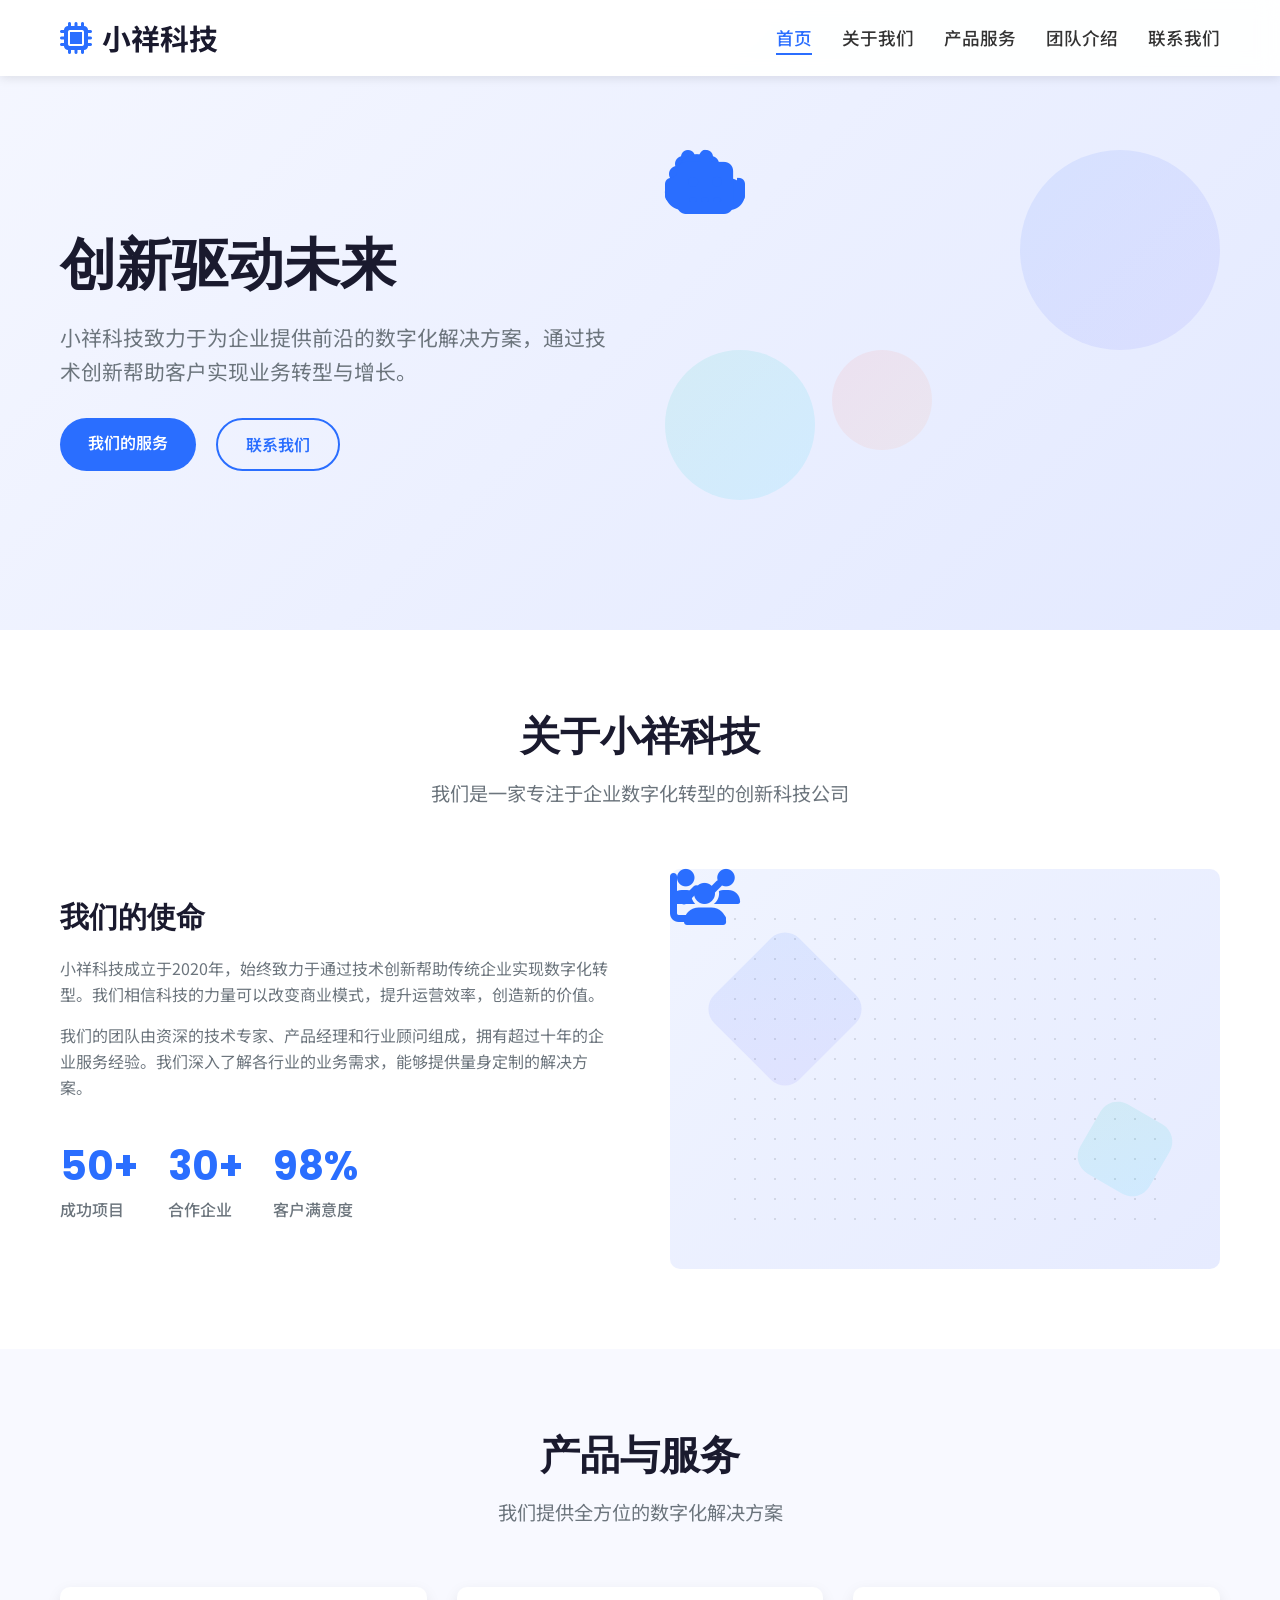
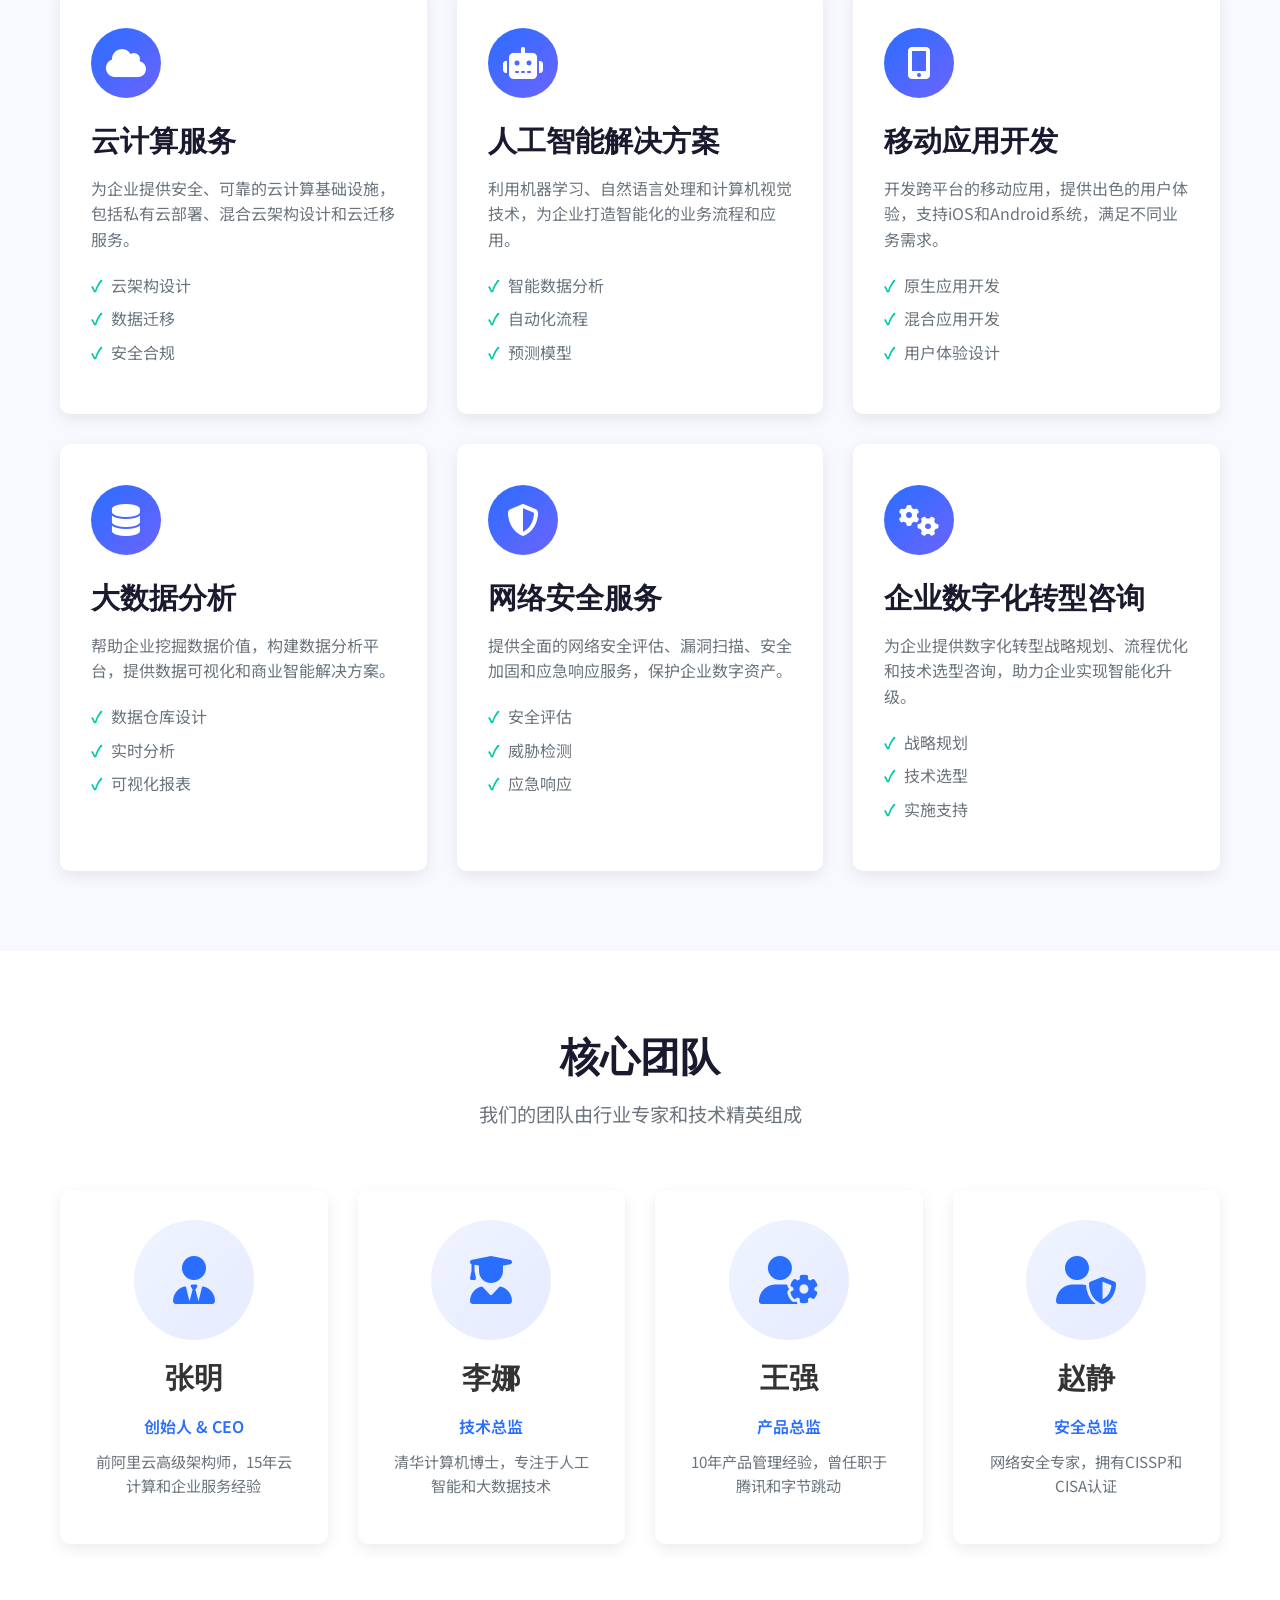
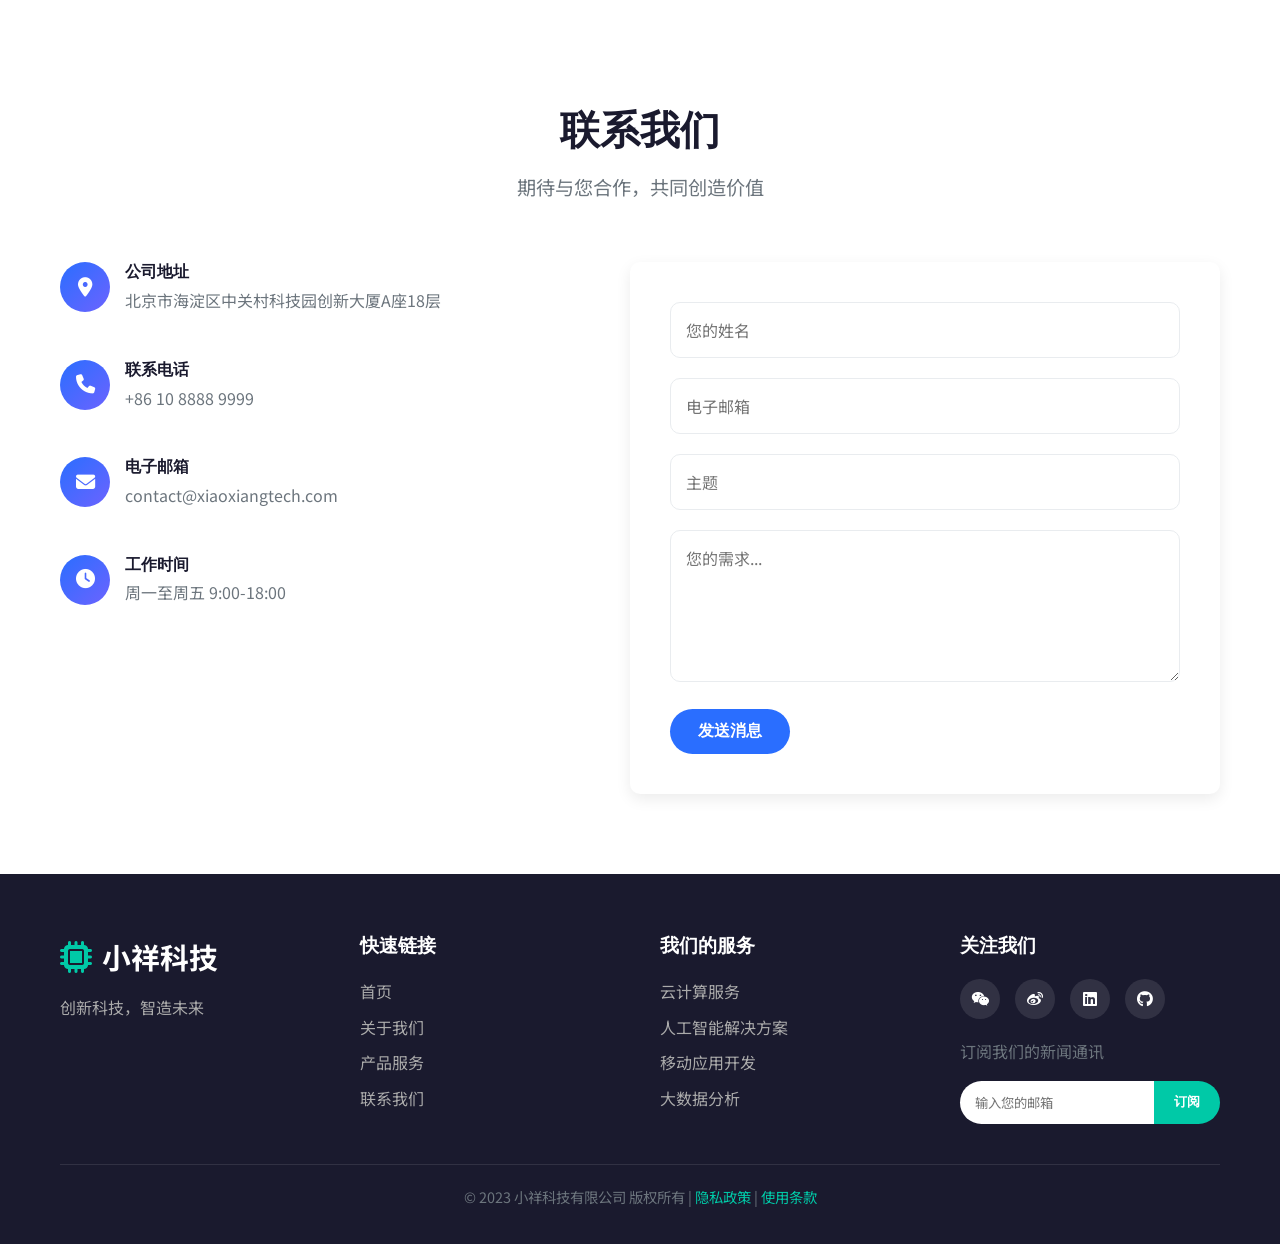
==== commit e6ce4831: "Add Xiaoxiang Tech company website - Create professional homepage for Xiaoxiang Technology - Add res" ====
--- a/index.html
+++ b/index.html
@@ -1,254 +1,350 @@
 <!DOCTYPE html>
-<html lang="en">
+<html lang="zh-CN">
 <head>
     <meta charset="UTF-8">
     <meta name="viewport" content="width=device-width, initial-scale=1.0">
-    <title>NexTech Solutions - Innovating the Future</title>
+    <title>小祥科技 - 创新科技解决方案</title>
     <link rel="stylesheet" href="css/style.css">
     <link rel="stylesheet" href="https://cdnjs.cloudflare.com/ajax/libs/font-awesome/6.4.0/css/all.min.css">
-    <link href="https://fonts.googleapis.com/css2?family=Inter:wght@300;400;500;600;700;800&family=Orbitron:wght@400;500;600;700&display=swap" rel="stylesheet">
+    <link href="https://fonts.googleapis.com/css2?family=Noto+Sans+SC:wght@300;400;500;700&family=Poppins:wght@300;400;500;600;700&display=swap" rel="stylesheet">
+    <link rel="icon" type="image/x-icon" href="images/favicon.ico">
 </head>
 <body>
-    <!-- Navigation -->
+    <!-- 导航栏 -->
     <nav class="navbar">
         <div class="container">
-            <a href="#" class="logo">Nex<span>Tech</span></a>
-            <div class="menu-toggle" id="mobile-menu">
-                <span class="bar"></span>
-                <span class="bar"></span>
-                <span class="bar"></span>
-            </div>
-            <ul class="nav-menu">
-                <li><a href="#home">Home</a></li>
-                <li><a href="#about">About</a></li>
-                <li><a href="#services">Services</a></li>
-                <li><a href="#team">Team</a></li>
-                <li><a href="#contact">Contact</a></li>
-                <li><a href="#" class="btn-nav">Get Started</a></li>
+            <div class="logo">
+                <a href="index.html">
+                    <i class="fas fa-microchip"></i>
+                    <span>小祥科技</span>
+                </a>
+            </div>
+            <ul class="nav-links">
+                <li><a href="#home" class="active">首页</a></li>
+                <li><a href="#about">关于我们</a></li>
+                <li><a href="#services">产品服务</a></li>
+                <li><a href="#team">团队介绍</a></li>
+                <li><a href="#contact">联系我们</a></li>
             </ul>
+            <div class="menu-toggle">
+                <i class="fas fa-bars"></i>
+            </div>
         </div>
     </nav>
 
-    <!-- Hero Section -->
-    <section class="hero" id="home">
+    <!-- 英雄区域 -->
+    <section id="home" class="hero">
         <div class="container">
             <div class="hero-content">
-                <h1 class="hero-title">Innovating the <span class="highlight">Future</span> with Cutting-Edge Technology</h1>
-                <p class="hero-subtitle">We build scalable, intelligent solutions that transform businesses and drive digital evolution.</p>
+                <h1>创新驱动未来</h1>
+                <p class="subtitle">小祥科技致力于为企业提供前沿的数字化解决方案，通过技术创新帮助客户实现业务转型与增长。</p>
                 <div class="hero-buttons">
-                    <a href="#contact" class="btn-primary">Start Your Project</a>
-                    <a href="#services" class="btn-secondary">Explore Services</a>
+                    <a href="#services" class="btn btn-primary">我们的服务</a>
+                    <a href="#contact" class="btn btn-secondary">联系我们</a>
                 </div>
             </div>
             <div class="hero-image">
-                <div class="tech-orb"></div>
-                <div class="tech-grid"></div>
-            </div>
-        </div>
-        <div class="scroll-indicator">
-            <i class="fas fa-chevron-down"></i>
-        </div>
-    </section>
-
-    <!-- About Section -->
-    <section class="about" id="about">
-        <div class="container">
-            <h2 class="section-title">About <span>NexTech</span></h2>
-            <div class="about-grid">
-                <div class="about-card">
-                    <div class="about-icon">
-                        <i class="fas fa-rocket"></i>
-                    </div>
-                    <h3>Our Mission</h3>
-                    <p>To accelerate digital transformation through innovative technology solutions that create lasting value for our clients.</p>
-                </div>
-                <div class="about-card">
-                    <div class="about-icon">
-                        <i class="fas fa-eye"></i>
-                    </div>
-                    <h3>Our Vision</h3>
-                    <p>To be the leading global provider of intelligent technology solutions that shape the future of industries.</p>
-                </div>
-                <div class="about-card">
-                    <div class="about-icon">
-                        <i class="fas fa-handshake"></i>
-                    </div>
-                    <h3>Our Values</h3>
-                    <p>Innovation, Integrity, Collaboration, and Excellence guide everything we do.</p>
-                </div>
-            </div>
-        </div>
-    </section>
-
-    <!-- Services Section -->
-    <section class="services" id="services">
-        <div class="container">
-            <h2 class="section-title">Our <span>Services</span></h2>
+                <div class="tech-illustration">
+                    <div class="circle circle-1"></div>
+                    <div class="circle circle-2"></div>
+                    <div class="circle circle-3"></div>
+                    <i class="fas fa-brain"></i>
+                    <i class="fas fa-cloud"></i>
+                    <i class="fas fa-robot"></i>
+                </div>
+            </div>
+        </div>
+    </section>
+
+    <!-- 关于我们 -->
+    <section id="about" class="about">
+        <div class="container">
+            <div class="section-header">
+                <h2>关于小祥科技</h2>
+                <p>我们是一家专注于企业数字化转型的创新科技公司</p>
+            </div>
+            <div class="about-content">
+                <div class="about-text">
+                    <h3>我们的使命</h3>
+                    <p>小祥科技成立于2020年，始终致力于通过技术创新帮助传统企业实现数字化转型。我们相信科技的力量可以改变商业模式，提升运营效率，创造新的价值。</p>
+                    <p>我们的团队由资深的技术专家、产品经理和行业顾问组成，拥有超过十年的企业服务经验。我们深入了解各行业的业务需求，能够提供量身定制的解决方案。</p>
+                    <div class="stats">
+                        <div class="stat-item">
+                            <h4>50+</h4>
+                            <p>成功项目</p>
+                        </div>
+                        <div class="stat-item">
+                            <h4>30+</h4>
+                            <p>合作企业</p>
+                        </div>
+                        <div class="stat-item">
+                            <h4>98%</h4>
+                            <p>客户满意度</p>
+                        </div>
+                    </div>
+                </div>
+                <div class="about-image">
+                    <div class="about-illustration">
+                        <div class="dot-grid"></div>
+                        <div class="shape shape-1"></div>
+                        <div class="shape shape-2"></div>
+                        <i class="fas fa-chart-line"></i>
+                        <i class="fas fa-users"></i>
+                    </div>
+                </div>
+            </div>
+        </div>
+    </section>
+
+    <!-- 产品服务 -->
+    <section id="services" class="services">
+        <div class="container">
+            <div class="section-header">
+                <h2>产品与服务</h2>
+                <p>我们提供全方位的数字化解决方案</p>
+            </div>
             <div class="services-grid">
                 <div class="service-card">
                     <div class="service-icon">
                         <i class="fas fa-cloud"></i>
                     </div>
-                    <h3>Cloud Solutions</h3>
-                    <p>Scalable cloud infrastructure, migration, and management services for enterprises.</p>
-                    <a href="#" class="service-link">Learn More <i class="fas fa-arrow-right"></i></a>
-                </div>
-                <div class="service-card">
-                    <div class="service-icon">
-                        <i class="fas fa-brain"></i>
-                    </div>
-                    <h3>AI & Machine Learning</h3>
-                    <p>Custom AI models, predictive analytics, and intelligent automation solutions.</p>
-                    <a href="#" class="service-link">Learn More <i class="fas fa-arrow-right"></i></a>
+                    <h3>云计算服务</h3>
+                    <p>为企业提供安全、可靠的云计算基础设施，包括私有云部署、混合云架构设计和云迁移服务。</p>
+                    <ul class="service-features">
+                        <li>云架构设计</li>
+                        <li>数据迁移</li>
+                        <li>安全合规</li>
+                    </ul>
+                </div>
+                <div class="service-card">
+                    <div class="service-icon">
+                        <i class="fas fa-robot"></i>
+                    </div>
+                    <h3>人工智能解决方案</h3>
+                    <p>利用机器学习、自然语言处理和计算机视觉技术，为企业打造智能化的业务流程和应用。</p>
+                    <ul class="service-features">
+                        <li>智能数据分析</li>
+                        <li>自动化流程</li>
+                        <li>预测模型</li>
+                    </ul>
+                </div>
+                <div class="service-card">
+                    <div class="service-icon">
+                        <i class="fas fa-mobile-alt"></i>
+                    </div>
+                    <h3>移动应用开发</h3>
+                    <p>开发跨平台的移动应用，提供出色的用户体验，支持iOS和Android系统，满足不同业务需求。</p>
+                    <ul class="service-features">
+                        <li>原生应用开发</li>
+                        <li>混合应用开发</li>
+                        <li>用户体验设计</li>
+                    </ul>
+                </div>
+                <div class="service-card">
+                    <div class="service-icon">
+                        <i class="fas fa-database"></i>
+                    </div>
+                    <h3>大数据分析</h3>
+                    <p>帮助企业挖掘数据价值，构建数据分析平台，提供数据可视化和商业智能解决方案。</p>
+                    <ul class="service-features">
+                        <li>数据仓库设计</li>
+                        <li>实时分析</li>
+                        <li>可视化报表</li>
+                    </ul>
                 </div>
                 <div class="service-card">
                     <div class="service-icon">
                         <i class="fas fa-shield-alt"></i>
                     </div>
-                    <h3>Cybersecurity</h3>
-                    <p>Advanced threat protection, security audits, and compliance management.</p>
-                    <a href="#" class="service-link">Learn More <i class="fas fa-arrow-right"></i></a>
-                </div>
-                <div class="service-card">
-                    <div class="service-icon">
-                        <i class="fas fa-mobile-alt"></i>
-                    </div>
-                    <h3>Mobile Development</h3>
-                    <p>Native and cross-platform mobile applications for iOS and Android.</p>
-                    <a href="#" class="service-link">Learn More <i class="fas fa-arrow-right"></i></a>
-                </div>
-            </div>
-        </div>
-    </section>
-
-    <!-- Team Section -->
-    <section class="team" id="team">
-        <div class="container">
-            <h2 class="section-title">Our <span>Leadership</span></h2>
+                    <h3>网络安全服务</h3>
+                    <p>提供全面的网络安全评估、漏洞扫描、安全加固和应急响应服务，保护企业数字资产。</p>
+                    <ul class="service-features">
+                        <li>安全评估</li>
+                        <li>威胁检测</li>
+                        <li>应急响应</li>
+                    </ul>
+                </div>
+                <div class="service-card">
+                    <div class="service-icon">
+                        <i class="fas fa-cogs"></i>
+                    </div>
+                    <h3>企业数字化转型咨询</h3>
+                    <p>为企业提供数字化转型战略规划、流程优化和技术选型咨询，助力企业实现智能化升级。</p>
+                    <ul class="service-features">
+                        <li>战略规划</li>
+                        <li>技术选型</li>
+                        <li>实施支持</li>
+                    </ul>
+                </div>
+            </div>
+        </div>
+    </section>
+
+    <!-- 团队介绍 -->
+    <section id="team" class="team">
+        <div class="container">
+            <div class="section-header">
+                <h2>核心团队</h2>
+                <p>我们的团队由行业专家和技术精英组成</p>
+            </div>
             <div class="team-grid">
                 <div class="team-card">
-                    <div class="team-image">
-                        <img src="https://images.unsplash.com/photo-1507003211169-0a1dd7228f2d?ixlib=rb-4.0.3&auto=format&fit=crop&w=400&h=400&q=80" alt="Alex Johnson">
-                    </div>
-                    <h3>Alex Johnson</h3>
-                    <p class="team-role">CEO & Founder</p>
-                    <p class="team-bio">Former Google executive with 15+ years in tech leadership.</p>
-                    <div class="team-social">
-                        <a href="#"><i class="fab fa-linkedin"></i></a>
-                        <a href="#"><i class="fab fa-twitter"></i></a>
-                    </div>
+                    <div class="team-avatar">
+                        <i class="fas fa-user-tie"></i>
+                    </div>
+                    <h3>张明</h3>
+                    <p class="team-title">创始人 & CEO</p>
+                    <p class="team-desc">前阿里云高级架构师，15年云计算和企业服务经验</p>
                 </div>
                 <div class="team-card">
-                    <div class="team-image">
-                        <img src="https://images.unsplash.com/photo-1494790108755-2616b612b786?ixlib=rb-4.0.3&auto=format&fit=crop&w=400&h=400&q=80" alt="Sarah Chen">
-                    </div>
-                    <h3>Sarah Chen</h3>
-                    <p class="team-role">CTO</p>
-                    <p class="team-bio">Ph.D. in Computer Science with expertise in AI and distributed systems.</p>
-                    <div class="team-social">
-                        <a href="#"><i class="fab fa-linkedin"></i></a>
-                        <a href="#"><i class="fab fa-github"></i></a>
-                    </div>
+                    <div class="team-avatar">
+                        <i class="fas fa-user-graduate"></i>
+                    </div>
+                    <h3>李娜</h3>
+                    <p class="team-title">技术总监</p>
+                    <p class="team-desc">清华计算机博士，专注于人工智能和大数据技术</p>
                 </div>
                 <div class="team-card">
-                    <div class="team-image">
-                        <img src="https://images.unsplash.com/photo-1500648767791-00dcc994a43e?ixlib=rb-4.0.3&auto=format&fit=crop&w=400&h=400&q=80" alt="Marcus Rivera">
-                    </div>
-                    <h3>Marcus Rivera</h3>
-                    <p class="team-role">Head of Engineering</p>
-                    <p class="team-bio">Former Microsoft engineer with expertise in cloud architecture.</p>
-                    <div class="team-social">
-                        <a href="#"><i class="fab fa-linkedin"></i></a>
-                        <a href="#"><i class="fab fa-twitter"></i></a>
-                    </div>
-                </div>
-            </div>
-        </div>
-    </section>
-
-    <!-- Contact Section -->
-    <section class="contact" id="contact">
-        <div class="container">
-            <h2 class="section-title">Get In <span>Touch</span></h2>
-            <div class="contact-grid">
+                    <div class="team-avatar">
+                        <i class="fas fa-user-cog"></i>
+                    </div>
+                    <h3>王强</h3>
+                    <p class="team-title">产品总监</p>
+                    <p class="team-desc">10年产品管理经验，曾任职于腾讯和字节跳动</p>
+                </div>
+                <div class="team-card">
+                    <div class="team-avatar">
+                        <i class="fas fa-user-shield"></i>
+                    </div>
+                    <h3>赵静</h3>
+                    <p class="team-title">安全总监</p>
+                    <p class="team-desc">网络安全专家，拥有CISSP和CISA认证</p>
+                </div>
+            </div>
+        </div>
+    </section>
+
+    <!-- 联系我们 -->
+    <section id="contact" class="contact">
+        <div class="container">
+            <div class="section-header">
+                <h2>联系我们</h2>
+                <p>期待与您合作，共同创造价值</p>
+            </div>
+            <div class="contact-content">
                 <div class="contact-info">
-                    <h3>Contact Information</h3>
-                    <div class="contact-item">
-                        <i class="fas fa-map-marker-alt"></i>
-                        <div>
-                            <h4>Address</h4>
-                            <p>123 Innovation Drive, Tech Valley, CA 94000</p>
-                        </div>
-                    </div>
-                    <div class="contact-item">
-                        <i class="fas fa-phone"></i>
-                        <div>
-                            <h4>Phone</h4>
-                            <p>+1 (555) 123-4567</p>
-                        </div>
-                    </div>
-                    <div class="contact-item">
-                        <i class="fas fa-envelope"></i>
-                        <div>
-                            <h4>Email</h4>
-                            <p>hello@nextechsolutions.com</p>
+                    <div class="info-item">
+                        <div class="info-icon">
+                            <i class="fas fa-map-marker-alt"></i>
+                        </div>
+                        <div class="info-text">
+                            <h4>公司地址</h4>
+                            <p>北京市海淀区中关村科技园创新大厦A座18层</p>
+                        </div>
+                    </div>
+                    <div class="info-item">
+                        <div class="info-icon">
+                            <i class="fas fa-phone"></i>
+                        </div>
+                        <div class="info-text">
+                            <h4>联系电话</h4>
+                            <p>+86 10 8888 9999</p>
+                        </div>
+                    </div>
+                    <div class="info-item">
+                        <div class="info-icon">
+                            <i class="fas fa-envelope"></i>
+                        </div>
+                        <div class="info-text">
+                            <h4>电子邮箱</h4>
+                            <p>contact@xiaoxiangtech.com</p>
+                        </div>
+                    </div>
+                    <div class="info-item">
+                        <div class="info-icon">
+                            <i class="fas fa-clock"></i>
+                        </div>
+                        <div class="info-text">
+                            <h4>工作时间</h4>
+                            <p>周一至周五 9:00-18:00</p>
                         </div>
                     </div>
                 </div>
                 <div class="contact-form">
                     <form id="contactForm">
                         <div class="form-group">
-                            <input type="text" id="name" placeholder="Your Name" required>
+                            <input type="text" placeholder="您的姓名" required>
                         </div>
                         <div class="form-group">
-                            <input type="email" id="email" placeholder="Your Email" required>
+                            <input type="email" placeholder="电子邮箱" required>
                         </div>
                         <div class="form-group">
-                            <input type="text" id="subject" placeholder="Subject">
+                            <input type="text" placeholder="主题" required>
                         </div>
                         <div class="form-group">
-                            <textarea id="message" placeholder="Your Message" rows="5" required></textarea>
-                        </div>
-                        <button type="submit" class="btn-primary">Send Message</button>
+                            <textarea placeholder="您的需求..." rows="5" required></textarea>
+                        </div>
+                        <button type="submit" class="btn btn-primary">发送消息</button>
                     </form>
                 </div>
             </div>
         </div>
     </section>
 
-    <!-- Footer -->
+    <!-- 页脚 -->
     <footer class="footer">
         <div class="container">
             <div class="footer-content">
                 <div class="footer-logo">
-                    <a href="#" class="logo">Nex<span>Tech</span></a>
-                    <p>Innovating the future, one solution at a time.</p>
+                    <a href="index.html">
+                        <i class="fas fa-microchip"></i>
+                        <span>小祥科技</span>
+                    </a>
+                    <p>创新科技，智造未来</p>
                 </div>
                 <div class="footer-links">
-                    <h4>Quick Links</h4>
+                    <h4>快速链接</h4>
                     <ul>
-                        <li><a href="#home">Home</a></li>
-                        <li><a href="#about">About</a></li>
-                        <li><a href="#services">Services</a></li>
-                        <li><a href="#team">Team</a></li>
-                        <li><a href="#contact">Contact</a></li>
+                        <li><a href="#home">首页</a></li>
+                        <li><a href="#about">关于我们</a></li>
+                        <li><a href="#services">产品服务</a></li>
+                        <li><a href="#contact">联系我们</a></li>
+                    </ul>
+                </div>
+                <div class="footer-services">
+                    <h4>我们的服务</h4>
+                    <ul>
+                        <li><a href="#services">云计算服务</a></li>
+                        <li><a href="#services">人工智能解决方案</a></li>
+                        <li><a href="#services">移动应用开发</a></li>
+                        <li><a href="#services">大数据分析</a></li>
                     </ul>
                 </div>
                 <div class="footer-social">
-                    <h4>Follow Us</h4>
+                    <h4>关注我们</h4>
                     <div class="social-icons">
-                        <a href="#"><i class="fab fa-twitter"></i></a>
+                        <a href="#"><i class="fab fa-weixin"></i></a>
+                        <a href="#"><i class="fab fa-weibo"></i></a>
                         <a href="#"><i class="fab fa-linkedin"></i></a>
                         <a href="#"><i class="fab fa-github"></i></a>
-                        <a href="#"><i class="fab fa-instagram"></i></a>
+                    </div>
+                    <p>订阅我们的新闻通讯</p>
+                    <div class="newsletter">
+                        <input type="email" placeholder="输入您的邮箱">
+                        <button type="submit">订阅</button>
                     </div>
                 </div>
             </div>
             <div class="footer-bottom">
-                <p>&copy; 2024 NexTech Solutions. All rights reserved.</p>
+                <p>&copy; 2023 小祥科技有限公司 版权所有 | <a href="#">隐私政策</a> | <a href="#">使用条款</a></p>
             </div>
         </div>
     </footer>
+
+    <!-- 返回顶部按钮 -->
+    <button id="backToTop" class="back-to-top">
+        <i class="fas fa-chevron-up"></i>
+    </button>
 
     <script src="js/script.js"></script>
 </body>
--- a/css/style.css
+++ b/css/style.css
@@ -1,4 +1,20 @@
-/* Reset & Base Styles */
+/* 小祥科技 - 主样式文件 */
+
+/* 基础样式 */
+:root {
+    --primary-color: #2a6eff;
+    --secondary-color: #6c63ff;
+    --accent-color: #00c9a7;
+    --dark-color: #1a1a2e;
+    --light-color: #f8f9fa;
+    --gray-color: #6c757d;
+    --light-gray: #e9ecef;
+    --shadow: 0 5px 15px rgba(0, 0, 0, 0.08);
+    --transition: all 0.3s ease;
+    --border-radius: 10px;
+    --container-width: 1200px;
+}
+
 * {
     margin: 0;
     padding: 0;
@@ -10,97 +26,117 @@
 }
 
 body {
-    font-family: 'Inter', sans-serif;
-    background-color: #0a0e17;
-    color: #e0e0e0;
+    font-family: 'Noto Sans SC', sans-serif;
     line-height: 1.6;
+    color: #333;
+    background-color: #fff;
     overflow-x: hidden;
 }
 
 .container {
-    max-width: 1200px;
+    width: 100%;
+    max-width: var(--container-width);
     margin: 0 auto;
     padding: 0 20px;
 }
 
-/* Typography */
+section {
+    padding: 80px 0;
+}
+
 h1, h2, h3, h4 {
-    font-family: 'Orbitron', sans-serif;
+    font-family: 'Poppins', sans-serif;
     font-weight: 700;
-    line-height: 1.2;
-}
-
-.section-title {
+    line-height: 1.3;
+    margin-bottom: 1rem;
+}
+
+h1 {
+    font-size: 3.5rem;
+}
+
+h2 {
     font-size: 2.5rem;
-    text-align: center;
-    margin-bottom: 3rem;
-    position: relative;
-}
-
-.section-title span {
-    color: #00d9ff;
-    position: relative;
-}
-
-.section-title span::after {
-    content: '';
-    position: absolute;
-    bottom: -5px;
-    left: 0;
-    width: 100%;
-    height: 2px;
-    background: linear-gradient(90deg, #00d9ff, transparent);
-}
-
-/* Buttons */
-.btn-primary, .btn-secondary, .btn-nav {
+    color: var(--dark-color);
+}
+
+h3 {
+    font-size: 1.8rem;
+}
+
+p {
+    margin-bottom: 1rem;
+    color: var(--gray-color);
+}
+
+a {
+    text-decoration: none;
+    color: inherit;
+    transition: var(--transition);
+}
+
+ul {
+    list-style: none;
+}
+
+.btn {
     display: inline-block;
-    padding: 12px 30px;
-    border-radius: 4px;
-    text-decoration: none;
+    padding: 12px 28px;
+    border-radius: 50px;
     font-weight: 600;
     font-size: 1rem;
-    transition: all 0.3s ease;
+    cursor: pointer;
+    transition: var(--transition);
+    border: none;
+    outline: none;
+}
+
+.btn-primary {
+    background-color: var(--primary-color);
+    color: white;
+}
+
+.btn-primary:hover {
+    background-color: #1a5de8;
+    transform: translateY(-3px);
+    box-shadow: var(--shadow);
+}
+
+.btn-secondary {
+    background-color: transparent;
+    color: var(--primary-color);
+    border: 2px solid var(--primary-color);
+}
+
+.btn-secondary:hover {
+    background-color: var(--primary-color);
+    color: white;
+    transform: translateY(-3px);
+}
+
+.section-header {
     text-align: center;
-}
-
-.btn-primary {
-    background: linear-gradient(135deg, #00d9ff, #0088cc);
-    color: white;
-    border: none;
-    box-shadow: 0 4px 15px rgba(0, 217, 255, 0.3);
-}
-
-.btn-primary:hover {
-    transform: translateY(-2px);
-    box-shadow: 0 6px 20px rgba(0, 217, 255, 0.4);
-}
-
-.btn-secondary {
-    background: transparent;
-    color: #00d9ff;
-    border: 2px solid #00d9ff;
-}
-
-.btn-secondary:hover {
-    background: rgba(0, 217, 255, 0.1);
-}
-
-.btn-nav {
-    padding: 8px 20px;
-    margin-left: 20px;
-}
-
-/* Navigation */
+    margin-bottom: 60px;
+}
+
+.section-header p {
+    font-size: 1.2rem;
+    max-width: 700px;
+    margin: 0 auto;
+}
+
+/* 导航栏 */
 .navbar {
     position: fixed;
     top: 0;
+    left: 0;
     width: 100%;
-    background: rgba(10, 14, 23, 0.95);
+    background-color: rgba(255, 255, 255, 0.95);
     backdrop-filter: blur(10px);
+    box-shadow: 0 2px 10px rgba(0, 0, 0, 0.1);
     z-index: 1000;
-    padding: 20px 0;
-    border-bottom: 1px solid rgba(0, 217, 255, 0.1);
+    padding: 15px 0;
+    transition: var(--transition);
 }
 
 .navbar .container {
@@ -109,526 +145,616 @@
     align-items: center;
 }
 
-.logo {
-    font-family: 'Orbitron', sans-serif;
+.logo a {
+    display: flex;
+    align-items: center;
     font-size: 1.8rem;
-    font-weight: 800;
-    color: white;
-    text-decoration: none;
-}
-
-.logo span {
-    color: #00d9ff;
-}
-
-.nav-menu {
-    display: flex;
-    list-style: none;
-    align-items: center;
-}
-
-.nav-menu li {
-    margin-left: 30px;
-}
-
-.nav-menu a {
-    color: #e0e0e0;
-    text-decoration: none;
+    font-weight: 700;
+    color: var(--dark-color);
+}
+
+.logo i {
+    color: var(--primary-color);
+    margin-right: 10px;
+    font-size: 2rem;
+}
+
+.nav-links {
+    display: flex;
+    gap: 30px;
+}
+
+.nav-links a {
     font-weight: 500;
-    transition: color 0.3s ease;
+    font-size: 1.1rem;
     position: relative;
-}
-
-.nav-menu a:hover {
-    color: #00d9ff;
-}
-
-.nav-menu a::after {
+    padding: 5px 0;
+}
+
+.nav-links a::after {
     content: '';
     position: absolute;
-    bottom: -5px;
+    bottom: 0;
     left: 0;
     width: 0;
     height: 2px;
-    background: #00d9ff;
-    transition: width 0.3s ease;
-}
-
-.nav-menu a:hover::after {
+    background-color: var(--primary-color);
+    transition: var(--transition);
+}
+
+.nav-links a:hover::after,
+.nav-links a.active::after {
     width: 100%;
+}
+
+.nav-links a:hover,
+.nav-links a.active {
+    color: var(--primary-color);
 }
 
 .menu-toggle {
     display: none;
+    font-size: 1.5rem;
     cursor: pointer;
-}
-
-.bar {
-    display: block;
-    width: 25px;
-    height: 3px;
-    margin: 5px auto;
-    background-color: #00d9ff;
-    transition: all 0.3s ease;
-}
-
-/* Hero Section */
+    color: var(--dark-color);
+}
+
+/* 英雄区域 */
 .hero {
-    min-height: 100vh;
-    display: flex;
-    align-items: center;
-    padding-top: 100px;
+    padding-top: 150px;
+    background: linear-gradient(135deg, #f5f7ff 0%, #e3e9ff 100%);
+    overflow: hidden;
+}
+
+.hero .container {
+    display: flex;
+    align-items: center;
+    justify-content: space-between;
+    gap: 50px;
+}
+
+.hero-content {
+    flex: 1;
+}
+
+.hero h1 {
+    font-size: 3.5rem;
+    margin-bottom: 20px;
+    color: var(--dark-color);
+}
+
+.hero .subtitle {
+    font-size: 1.3rem;
+    margin-bottom: 30px;
+    max-width: 600px;
+    color: var(--gray-color);
+}
+
+.hero-buttons {
+    display: flex;
+    gap: 20px;
+    margin-top: 30px;
+}
+
+.hero-image {
+    flex: 1;
     position: relative;
-    overflow: hidden;
-}
-
-.hero::before {
-    content: '';
-    position: absolute;
-    top: 0;
-    left: 0;
+    height: 400px;
+}
+
+.tech-illustration {
+    position: relative;
     width: 100%;
     height: 100%;
-    background: radial-gradient(circle at 30% 20%, rgba(0, 217, 255, 0.1) 0%, transparent 50%);
-}
-
-.hero .container {
-    display: grid;
-    grid-template-columns: 1fr 1fr;
-    gap: 50px;
-    align-items: center;
-}
-
-.hero-title {
+}
+
+.circle {
+    position: absolute;
+    border-radius: 50%;
+    background: linear-gradient(135deg, var(--primary-color), var(--secondary-color));
+    opacity: 0.1;
+}
+
+.circle-1 {
+    width: 200px;
+    height: 200px;
+    top: 0;
+    right: 0;
+}
+
+.circle-2 {
+    width: 150px;
+    height: 150px;
+    bottom: 50px;
+    left: 0;
+    background: linear-gradient(135deg, var(--accent-color), #00d4ff);
+}
+
+.circle-3 {
+    width: 100px;
+    height: 100px;
+    top: 50%;
+    left: 30%;
+    background: linear-gradient(135deg, #ff6b6b, #ffa36c);
+}
+
+.tech-illustration i {
+    position: absolute;
+    font-size: 4rem;
+    color: var(--primary-color);
+}
+
+.tech-illustration i:nth-child(1) {
+    top: 20%;
+    left: 20%;
+    color: var(--primary-color);
+}
+
+.tech-illustration i:nth-child(2) {
+    top: 50%;
+    right: 20%;
+    color: var(--accent-color);
     font-size: 3.5rem;
+}
+
+.tech-illustration i:nth-child(3) {
+    bottom: 20%;
+    left: 40%;
+    color: var(--secondary-color);
+    font-size: 3rem;
+}
+
+/* 关于我们 */
+.about-content {
+    display: flex;
+    align-items: center;
+    gap: 60px;
+}
+
+.about-text {
+    flex: 1;
+}
+
+.about-text h3 {
     margin-bottom: 20px;
-}
-
-.highlight {
-    background: linear-gradient(90deg, #00d9ff, #0088cc);
-    -webkit-background-clip: text;
-    -webkit-text-fill-color: transparent;
-    background-clip: text;
-}
-
-.hero-subtitle {
-    font-size: 1.2rem;
-    margin-bottom: 30px;
-    color: #b0b0b0;
-    max-width: 500px;
-}
-
-.hero-buttons {
-    display: flex;
-    gap: 20px;
-    margin-bottom: 40px;
-}
-
-.hero-image {
+    color: var(--dark-color);
+}
+
+.stats {
+    display: flex;
+    gap: 30px;
+    margin-top: 40px;
+}
+
+.stat-item h4 {
+    font-size: 2.5rem;
+    color: var(--primary-color);
+    margin-bottom: 5px;
+}
+
+.stat-item p {
+    font-weight: 500;
+    color: var(--gray-color);
+}
+
+.about-image {
+    flex: 1;
     position: relative;
     height: 400px;
 }
 
-.tech-orb {
-    position: absolute;
-    top: 50%;
-    left: 50%;
-    transform: translate(-50%, -50%);
-    width: 300px;
-    height: 300px;
-    border-radius: 50%;
-    background: radial-gradient(circle, rgba(0, 217, 255, 0.2) 0%, transparent 70%);
-    box-shadow: 0 0 100px rgba(0, 217, 255, 0.3);
-    animation: pulse 4s infinite alternate;
-}
-
-.tech-grid {
-    position: absolute;
-    top: 0;
-    left: 0;
+.about-illustration {
+    position: relative;
     width: 100%;
     height: 100%;
-    background-image: 
-        linear-gradient(rgba(0, 217, 255, 0.1) 1px, transparent 1px),
-        linear-gradient(90deg, rgba(0, 217, 255, 0.1) 1px, transparent 1px);
-    background-size: 50px 50px;
-    animation: gridMove 20s linear infinite;
-}
-
-.scroll-indicator {
+    background: linear-gradient(135deg, #f0f4ff, #e6ebff);
+    border-radius: var(--border-radius);
+}
+
+.dot-grid {
     position: absolute;
-    bottom: 30px;
-    left: 50%;
-    transform: translateX(-50%);
-    color: #00d9ff;
-    font-size: 1.5rem;
-    animation: bounce 2s infinite;
-}
-
-/* About Section */
-.about {
-    padding: 100px 0;
-    background: rgba(0, 217, 255, 0.02);
-    border-top: 1px solid rgba(0, 217, 255, 0.1);
-    border-bottom: 1px solid rgba(0, 217, 255, 0.1);
-}
-
-.about-grid {
-    display: grid;
-    grid-template-columns: repeat(auto-fit, minmax(300px, 1fr));
-    gap: 30px;
-}
-
-.about-card {
-    background: rgba(255, 255, 255, 0.03);
-    padding: 30px;
-    border-radius: 10px;
-    border: 1px solid rgba(0, 217, 255, 0.1);
-    transition: all 0.3s ease;
-}
-
-.about-card:hover {
-    transform: translateY(-10px);
-    border-color: #00d9ff;
-    box-shadow: 0 10px 30px rgba(0, 217, 255, 0.2);
-}
-
-.about-icon {
-    font-size: 2.5rem;
-    color: #00d9ff;
-    margin-bottom: 20px;
-}
-
-.about-card h3 {
-    font-size: 1.5rem;
-    margin-bottom: 15px;
-}
-
-/* Services Section */
+    width: 80%;
+    height: 80%;
+    top: 10%;
+    left: 10%;
+    background-image: radial-gradient(var(--gray-color) 1px, transparent 1px);
+    background-size: 20px 20px;
+    opacity: 0.2;
+}
+
+.shape {
+    position: absolute;
+    border-radius: 20px;
+    background: linear-gradient(135deg, var(--primary-color), var(--secondary-color));
+    opacity: 0.1;
+}
+
+.shape-1 {
+    width: 120px;
+    height: 120px;
+    top: 20%;
+    left: 10%;
+    transform: rotate(45deg);
+}
+
+.shape-2 {
+    width: 80px;
+    height: 80px;
+    bottom: 20%;
+    right: 10%;
+    background: linear-gradient(135deg, var(--accent-color), #00d4ff);
+    transform: rotate(30deg);
+}
+
+.about-illustration i {
+    position: absolute;
+    font-size: 3.5rem;
+    color: var(--primary-color);
+}
+
+.about-illustration i:nth-child(1) {
+    top: 30%;
+    right: 20%;
+}
+
+.about-illustration i:nth-child(2) {
+    bottom: 30%;
+    left: 20%;
+    color: var(--accent-color);
+}
+
+/* 产品服务 */
 .services {
-    padding: 100px 0;
+    background-color: #f8f9ff;
 }
 
 .services-grid {
     display: grid;
-    grid-template-columns: repeat(auto-fit, minmax(250px, 1fr));
+    grid-template-columns: repeat(auto-fill, minmax(350px, 1fr));
     gap: 30px;
 }
 
 .service-card {
-    background: rgba(255, 255, 255, 0.03);
-    padding: 30px;
-    border-radius: 10px;
-    border: 1px solid rgba(0, 217, 255, 0.1);
-    transition: all 0.3s ease;
+    background-color: white;
+    padding: 40px 30px;
+    border-radius: var(--border-radius);
+    box-shadow: var(--shadow);
+    transition: var(--transition);
+    border: 1px solid transparent;
+}
+
+.service-card:hover {
+    transform: translateY(-10px);
+    border-color: var(--primary-color);
+}
+
+.service-icon {
+    width: 70px;
+    height: 70px;
+    background: linear-gradient(135deg, var(--primary-color), var(--secondary-color));
+    border-radius: 50%;
+    display: flex;
+    align-items: center;
+    justify-content: center;
+    margin-bottom: 25px;
+}
+
+.service-icon i {
+    font-size: 2rem;
+    color: white;
+}
+
+.service-card h3 {
+    margin-bottom: 15px;
+    color: var(--dark-color);
+}
+
+.service-features {
+    margin-top: 20px;
+}
+
+.service-features li {
+    margin-bottom: 8px;
     position: relative;
-    overflow: hidden;
-}
-
-.service-card::before {
-    content: '';
+    padding-left: 20px;
+    color: var(--gray-color);
+}
+
+.service-features li::before {
+    content: '✓';
     position: absolute;
-    top: 0;
     left: 0;
-    width: 100%;
-    height: 3px;
-    background: linear-gradient(90deg, #00d9ff, transparent);
-    transform: translateX(-100%);
-    transition: transform 0.3s ease;
-}
-
-.service-card:hover::before {
-    transform: translateX(0);
-}
-
-.service-card:hover {
-    transform: translateY(-5px);
-    border-color: #00d9ff;
-}
-
-.service-icon {
-    font-size: 2.5rem;
-    color: #00d9ff;
-    margin-bottom: 20px;
-}
-
-.service-card h3 {
-    font-size: 1.5rem;
-    margin-bottom: 15px;
-}
-
-.service-link {
-    display: inline-flex;
-    align-items: center;
-    color: #00d9ff;
-    text-decoration: none;
-    font-weight: 500;
-    margin-top: 20px;
-    transition: all 0.3s ease;
-}
-
-.service-link i {
-    margin-left: 8px;
-    transition: transform 0.3s ease;
-}
-
-.service-link:hover i {
-    transform: translateX(5px);
-}
-
-/* Team Section */
-.team {
-    padding: 100px 0;
-    background: rgba(0, 217, 255, 0.02);
-    border-top: 1px solid rgba(0, 217, 255, 0.1);
-    border-bottom: 1px solid rgba(0, 217, 255, 0.1);
-}
-
+    color: var(--accent-color);
+    font-weight: bold;
+}
+
+/* 团队介绍 */
 .team-grid {
     display: grid;
-    grid-template-columns: repeat(auto-fit, minmax(300px, 1fr));
+    grid-template-columns: repeat(auto-fill, minmax(250px, 1fr));
     gap: 30px;
 }
 
 .team-card {
-    background: rgba(255, 255, 255, 0.03);
+    text-align: center;
     padding: 30px;
-    border-radius: 10px;
-    border: 1px solid rgba(0, 217, 255, 0.1);
-    text-align: center;
-    transition: all 0.3s ease;
+    background-color: white;
+    border-radius: var(--border-radius);
+    box-shadow: var(--shadow);
+    transition: var(--transition);
 }
 
 .team-card:hover {
-    transform: translateY(-10px);
-    border-color: #00d9ff;
-}
-
-.team-image {
-    width: 150px;
-    height: 150px;
+    transform: translateY(-5px);
+}
+
+.team-avatar {
+    width: 120px;
+    height: 120px;
+    margin: 0 auto 20px;
+    background: linear-gradient(135deg, #f0f4ff, #e6ebff);
     border-radius: 50%;
-    overflow: hidden;
-    margin: 0 auto 20px;
-    border: 3px solid rgba(0, 217, 255, 0.3);
-}
-
-.team-image img {
-    width: 100%;
-    height: 100%;
-    object-fit: cover;
-}
-
-.team-role {
-    color: #00d9ff;
+    display: flex;
+    align-items: center;
+    justify-content: center;
+}
+
+.team-avatar i {
+    font-size: 3rem;
+    color: var(--primary-color);
+}
+
+.team-title {
+    color: var(--primary-color);
     font-weight: 600;
-    margin: 10px 0;
-}
-
-.team-bio {
-    color: #b0b0b0;
+    margin-bottom: 10px;
+}
+
+.team-desc {
+    font-size: 0.95rem;
+}
+
+/* 联系我们 */
+.contact-content {
+    display: flex;
+    gap: 60px;
+}
+
+.contact-info {
+    flex: 1;
+}
+
+.info-item {
+    display: flex;
+    align-items: flex-start;
+    margin-bottom: 30px;
+    gap: 15px;
+}
+
+.info-icon {
+    width: 50px;
+    height: 50px;
+    background: linear-gradient(135deg, var(--primary-color), var(--secondary-color));
+    border-radius: 50%;
+    display: flex;
+    align-items: center;
+    justify-content: center;
+    flex-shrink: 0;
+}
+
+.info-icon i {
+    color: white;
+    font-size: 1.2rem;
+}
+
+.info-text h4 {
+    margin-bottom: 5px;
+    color: var(--dark-color);
+}
+
+.contact-form {
+    flex: 1;
+    background-color: white;
+    padding: 40px;
+    border-radius: var(--border-radius);
+    box-shadow: var(--shadow);
+}
+
+.form-group {
     margin-bottom: 20px;
 }
 
-.team-social {
-    display: flex;
-    justify-content: center;
-    gap: 15px;
-}
-
-.team-social a {
-    color: #e0e0e0;
-    font-size: 1.2rem;
-    transition: color 0.3s ease;
-}
-
-.team-social a:hover {
-    color: #00d9ff;
-}
-
-/* Contact Section */
-.contact {
-    padding: 100px 0;
-}
-
-.contact-grid {
-    display: grid;
-    grid-template-columns: 1fr 1fr;
-    gap: 50px;
-}
-
-.contact-info h3 {
-    font-size: 1.8rem;
-    margin-bottom: 30px;
-}
-
-.contact-item {
-    display: flex;
-    align-items: flex-start;
-    margin-bottom: 25px;
-}
-
-.contact-item i {
-    font-size: 1.5rem;
-    color: #00d9ff;
-    margin-right: 15px;
-    margin-top: 5px;
-}
-
-.contact-item h4 {
-    font-size: 1.2rem;
-    margin-bottom: 5px;
-}
-
-.contact-form .form-group {
-    margin-bottom: 20px;
-}
-
-.contact-form input,
-.contact-form textarea {
+.form-group input,
+.form-group textarea {
     width: 100%;
     padding: 15px;
-    background: rgba(255, 255, 255, 0.05);
-    border: 1px solid rgba(0, 217, 255, 0.2);
-    border-radius: 4px;
-    color: #e0e0e0;
-    font-family: 'Inter', sans-serif;
+    border: 1px solid var(--light-gray);
+    border-radius: var(--border-radius);
+    font-family: 'Noto Sans SC', sans-serif;
     font-size: 1rem;
-    transition: all 0.3s ease;
-}
-
-.contact-form input:focus,
-.contact-form textarea:focus {
+    transition: var(--transition);
+}
+
+.form-group input:focus,
+.form-group textarea:focus {
     outline: none;
-    border-color: #00d9ff;
-    box-shadow: 0 0 0 2px rgba(0, 217, 255, 0.1);
-}
-
-.contact-form input::placeholder,
-.contact-form textarea::placeholder {
-    color: #888;
-}
-
-/* Footer */
+    border-color: var(--primary-color);
+}
+
+/* 页脚 */
 .footer {
-    background: rgba(0, 0, 0, 0.3);
+    background-color: var(--dark-color);
+    color: white;
     padding: 60px 0 20px;
-    border-top: 1px solid rgba(0, 217, 255, 0.1);
 }
 
 .footer-content {
     display: grid;
-    grid-template-columns: 1fr 1fr 1fr;
-    gap: 50px;
+    grid-template-columns: repeat(auto-fit, minmax(250px, 1fr));
+    gap: 40px;
     margin-bottom: 40px;
 }
 
+.footer-logo a {
+    display: flex;
+    align-items: center;
+    font-size: 1.8rem;
+    font-weight: 700;
+    margin-bottom: 15px;
+}
+
+.footer-logo i {
+    color: var(--accent-color);
+    margin-right: 10px;
+    font-size: 2rem;
+}
+
 .footer-logo p {
-    margin-top: 10px;
-    color: #b0b0b0;
+    color: #aaa;
 }
 
 .footer-links h4,
+.footer-services h4,
 .footer-social h4 {
-    font-size: 1.3rem;
+    color: white;
     margin-bottom: 20px;
-}
-
-.footer-links ul {
-    list-style: none;
-}
-
-.footer-links li {
+    font-size: 1.2rem;
+}
+
+.footer-links ul li,
+.footer-services ul li {
     margin-bottom: 10px;
 }
 
-.footer-links a {
-    color: #b0b0b0;
-    text-decoration: none;
-    transition: color 0.3s ease;
-}
-
-.footer-links a:hover {
-    color: #00d9ff;
+.footer-links a,
+.footer-services a {
+    color: #aaa;
+    transition: var(--transition);
+}
+
+.footer-links a:hover,
+.footer-services a:hover {
+    color: var(--accent-color);
+    padding-left: 5px;
 }
 
 .social-icons {
     display: flex;
     gap: 15px;
+    margin-bottom: 20px;
 }
 
 .social-icons a {
-    display: inline-flex;
-    align-items: center;
-    justify-content: center;
     width: 40px;
     height: 40px;
+    background-color: rgba(255, 255, 255, 0.1);
     border-radius: 50%;
-    background: rgba(0, 217, 255, 0.1);
-    color: #e0e0e0;
-    font-size: 1.2rem;
-    transition: all 0.3s ease;
+    display: flex;
+    align-items: center;
+    justify-content: center;
+    transition: var(--transition);
 }
 
 .social-icons a:hover {
-    background: #00d9ff;
-    color: #0a0e17;
+    background-color: var(--accent-color);
     transform: translateY(-3px);
+}
+
+.newsletter {
+    display: flex;
+    margin-top: 15px;
+}
+
+.newsletter input {
+    flex: 1;
+    padding: 12px 15px;
+    border: none;
+    border-radius: 50px 0 0 50px;
+    font-family: 'Noto Sans SC', sans-serif;
+}
+
+.newsletter button {
+    background-color: var(--accent-color);
+    color: white;
+    border: none;
+    padding: 0 20px;
+    border-radius: 0 50px 50px 0;
+    cursor: pointer;
+    font-weight: 600;
+    transition: var(--transition);
+}
+
+.newsletter button:hover {
+    background-color: #00b894;
 }
 
 .footer-bottom {
     text-align: center;
     padding-top: 20px;
-    border-top: 1px solid rgba(0, 217, 255, 0.1);
-    color: #888;
-}
-
-/* Animations */
-@keyframes pulse {
-    0% {
-        box-shadow: 0 0 100px rgba(0, 217, 255, 0.3);
-    }
-    100% {
-        box-shadow: 0 0 150px rgba(0, 217, 255, 0.6);
-    }
-}
-
-@keyframes gridMove {
-    0% {
-        transform: translate(0, 0);
-    }
-    100% {
-        transform: translate(50px, 50px);
-    }
-}
-
-@keyframes bounce {
-    0%, 100% {
-        transform: translateX(-50%) translateY(0);
-    }
-    50% {
-        transform: translateX(-50%) translateY(-10px);
-    }
-}
-
-/* Responsive Design */
+    border-top: 1px solid rgba(255, 255, 255, 0.1);
+    color: #aaa;
+    font-size: 0.9rem;
+}
+
+.footer-bottom a {
+    color: var(--accent-color);
+}
+
+/* 返回顶部按钮 */
+.back-to-top {
+    position: fixed;
+    bottom: 30px;
+    right: 30px;
+    width: 50px;
+    height: 50px;
+    background-color: var(--primary-color);
+    color: white;
+    border: none;
+    border-radius: 50%;
+    cursor: pointer;
+    display: flex;
+    align-items: center;
+    justify-content: center;
+    font-size: 1.2rem;
+    opacity: 0;
+    visibility: hidden;
+    transition: var(--transition);
+    z-index: 999;
+}
+
+.back-to-top.visible {
+    opacity: 1;
+    visibility: visible;
+}
+
+.back-to-top:hover {
+    background-color: #1a5de8;
+    transform: translateY(-3px);
+}
+
+/* 响应式设计 */
 @media (max-width: 992px) {
-    .hero .container {
-        grid-template-columns: 1fr;
-        text-align: center;
-    }
-    
-    .hero-title {
+    h1 {
         font-size: 2.8rem;
     }
     
-    .contact-grid {
-        grid-template-columns: 1fr;
-    }
-    
-    .footer-content {
-        grid-template-columns: 1fr;
-        gap: 30px;
+    h2 {
+        font-size: 2.2rem;
+    }
+    
+    .hero .container,
+    .about-content,
+    .contact-content {
+        flex-direction: column;
+    }
+    
+    .hero-image,
+    .about-image {
+        height: 300px;
+    }
+    
+    .services-grid {
+        grid-template-columns: repeat(auto-fill, minmax(300px, 1fr));
     }
 }
 
@@ -637,58 +763,76 @@
         display: block;
     }
     
-    .nav-menu {
+    .nav-links {
         position: fixed;
-        top: 80px;
+        top: 70px;
         left: -100%;
         width: 100%;
-        background: rgba(10, 14, 23, 0.98);
-        backdrop-filter: blur(10px);
+        background-color: white;
         flex-direction: column;
         align-items: center;
-        padding: 20px 0;
-        transition: left 0.3s ease;
-        border-top: 1px solid rgba(0, 217, 255, 0.1);
-    }
-    
-    .nav-menu.active {
+        padding: 30px 0;
+        box-shadow: 0 10px 15px rgba(0, 0, 0, 0.1);
+        transition: var(--transition);
+    }
+    
+    .nav-links.active {
         left: 0;
     }
     
-    .nav-menu li {
+    .nav-links li {
         margin: 15px 0;
     }
     
-    .hero-title {
-        font-size: 2.2rem;
-    }
-    
-    .section-title {
-        font-size: 2rem;
+    .hero h1 {
+        font-size: 2.3rem;
+    }
+    
+    .hero .subtitle {
+        font-size: 1.1rem;
     }
     
     .hero-buttons {
         flex-direction: column;
-        gap: 15px;
-    }
-    
-    .btn-primary, .btn-secondary {
-        width: 100%;
-    }
-}
-
-@media (max-width: 480px) {
-    .hero-title {
+        align-items: flex-start;
+    }
+    
+    .stats {
+        flex-direction: column;
+        gap: 20px;
+    }
+    
+    .team-grid {
+        grid-template-columns: repeat(auto-fill, minmax(200px, 1fr));
+    }
+    
+    .contact-form {
+        padding: 30px 20px;
+    }
+}
+
+@media (max-width: 576px) {
+    .container {
+        padding: 0 15px;
+    }
+    
+    section {
+        padding: 60px 0;
+    }
+    
+    h1 {
+        font-size: 2rem;
+    }
+    
+    h2 {
         font-size: 1.8rem;
     }
     
-    .section-title {
-        font-size: 1.8rem;
-    }
-    
-    .about-grid,
-    .services-grid,
-    .team-grid {
+    .services-grid {
         grid-template-columns: 1fr;
     }
+    
+    .footer-content {
+        grid-template-columns: 1fr;
+    }
 }
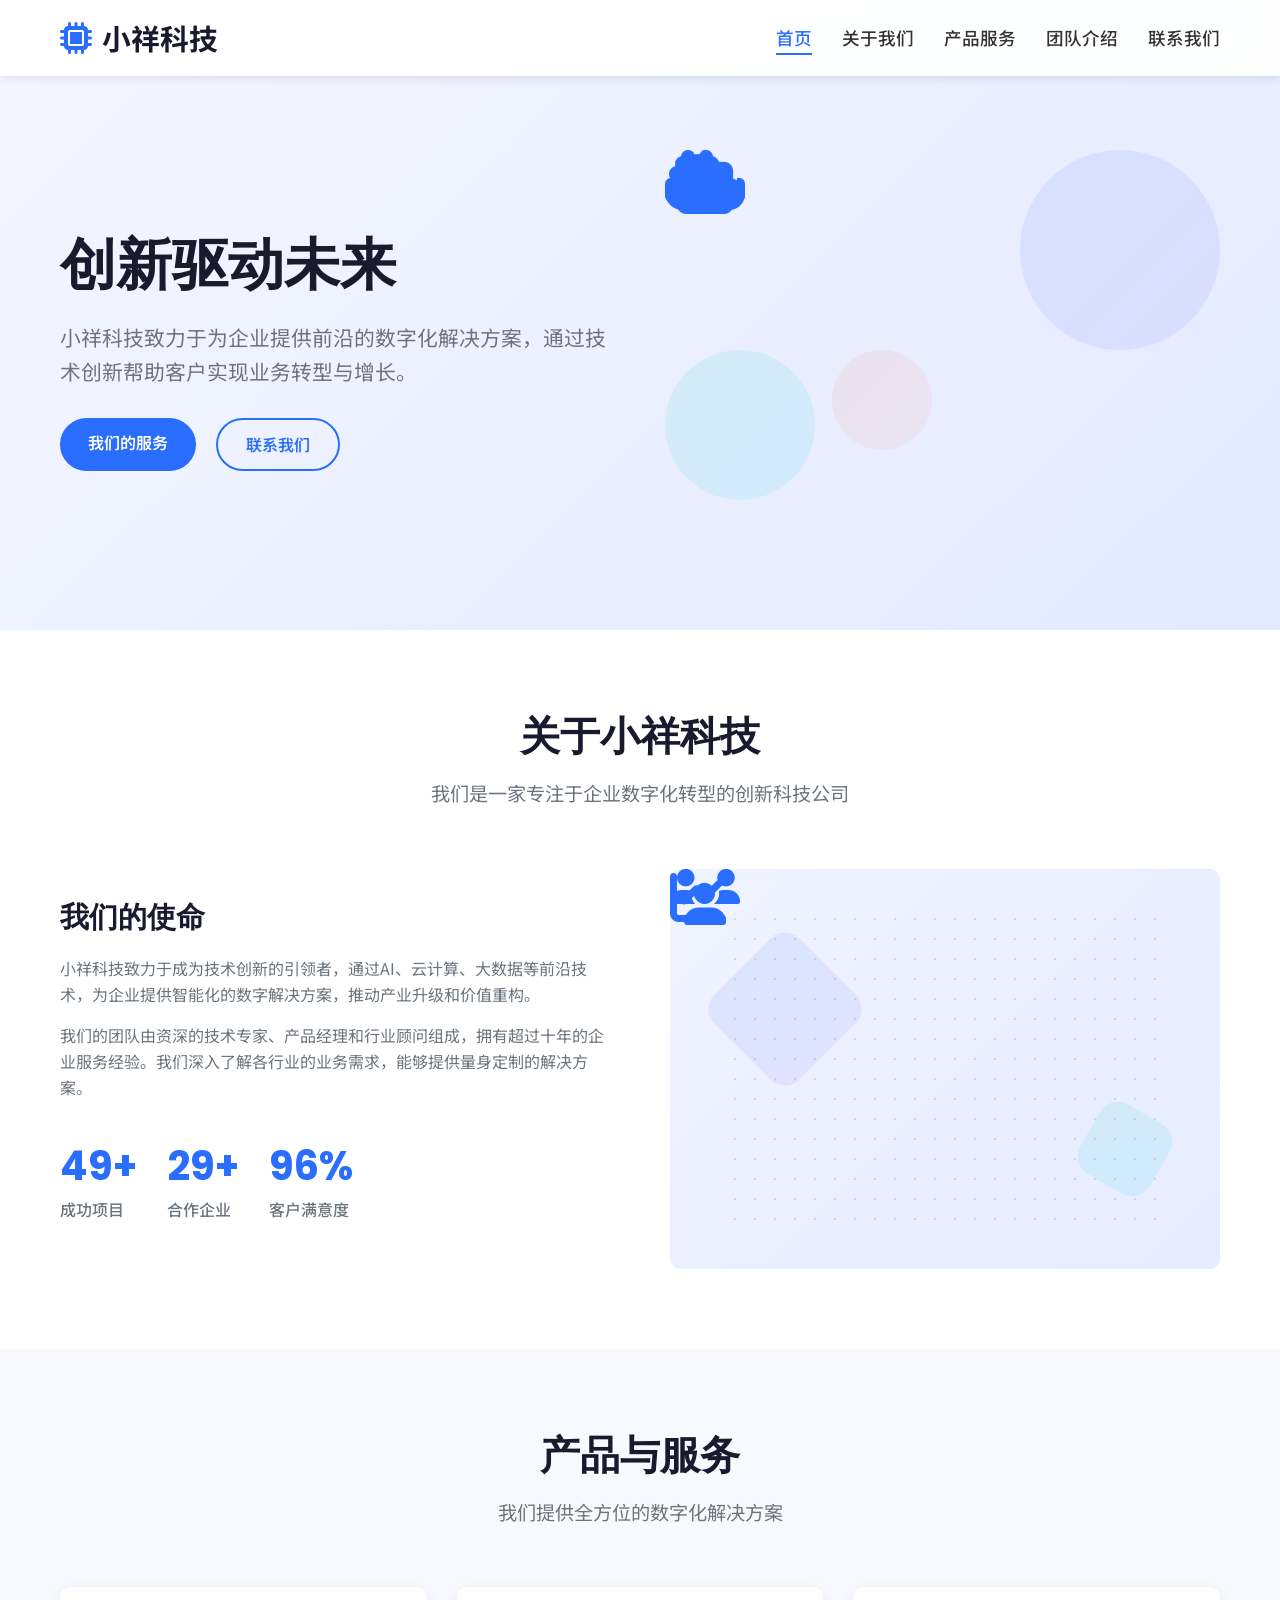
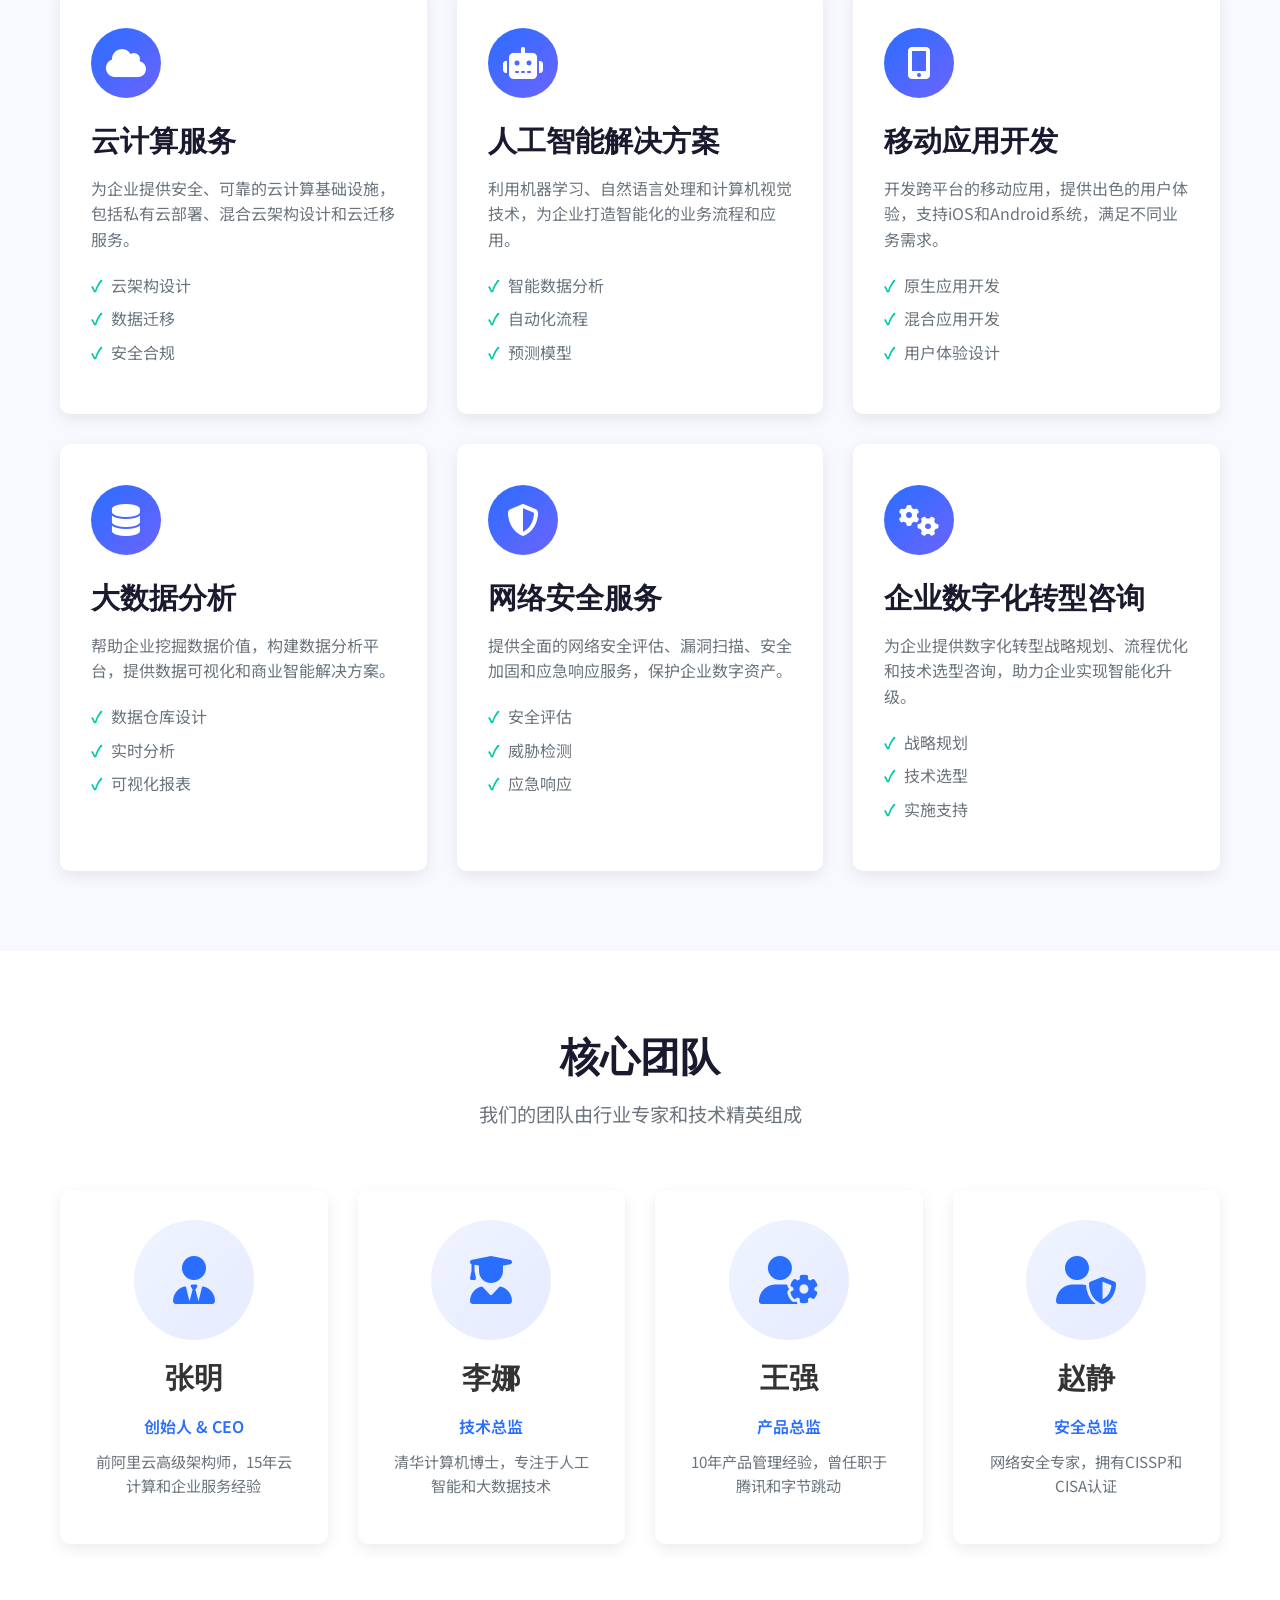
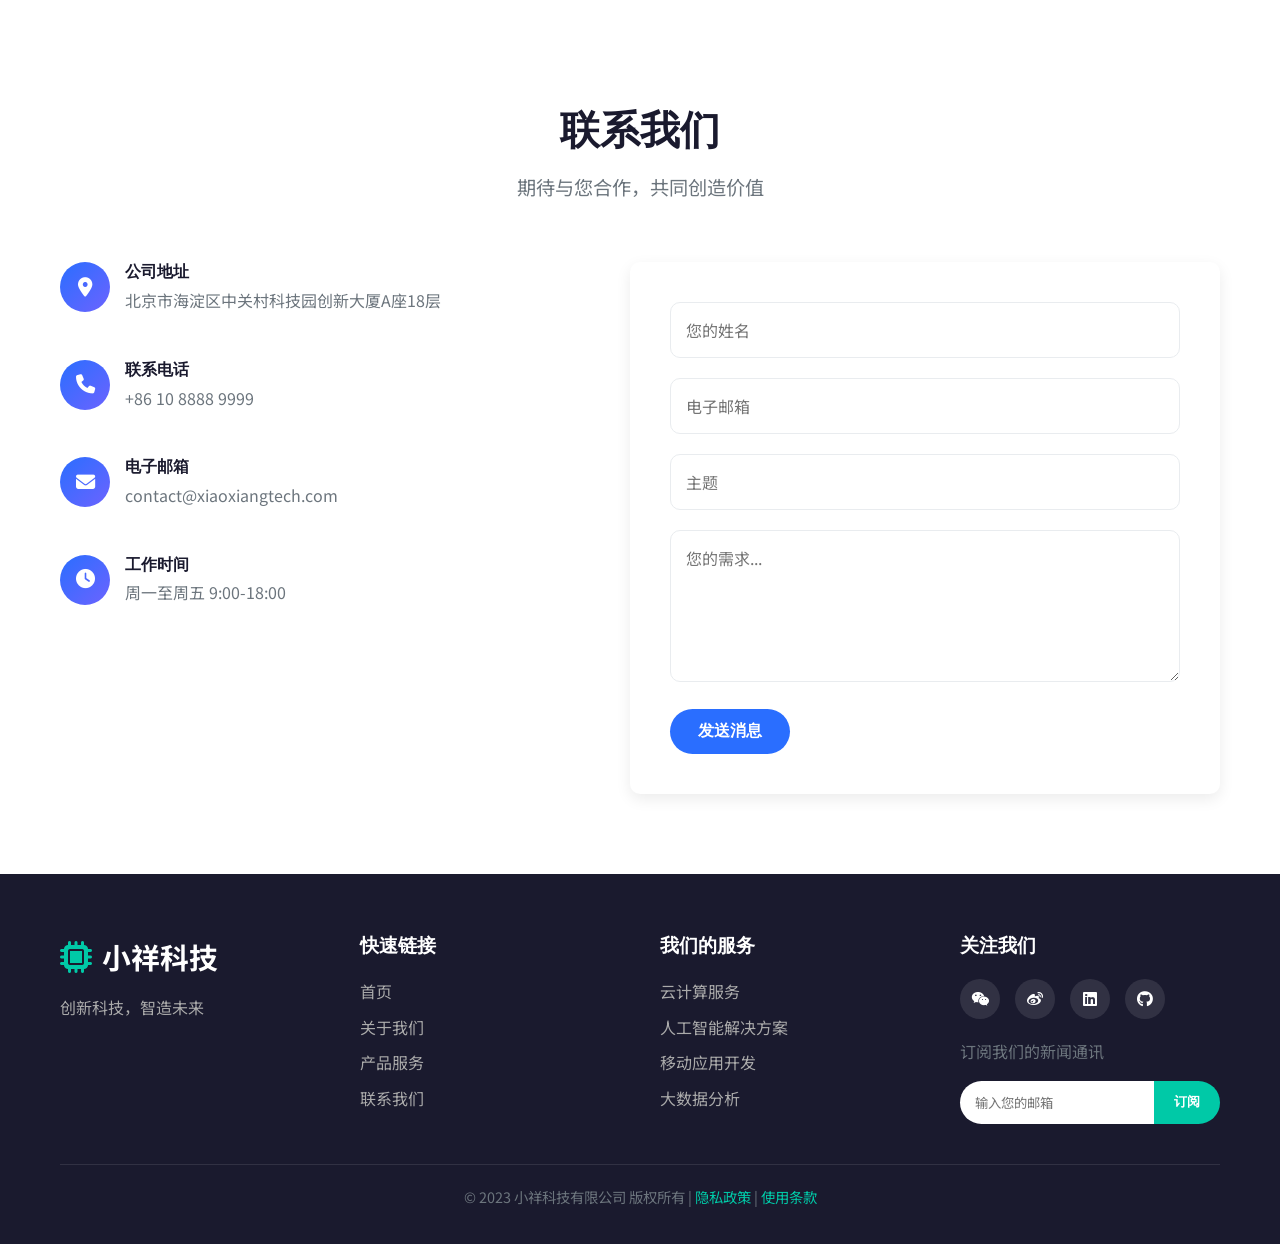
==== commit de8f8720: "Update company mission: 成为技术创新的引领者" ====
--- a/index.html
+++ b/index.html
@@ -66,7 +66,7 @@
             <div class="about-content">
                 <div class="about-text">
                     <h3>我们的使命</h3>
-                    <p>小祥科技成立于2020年，始终致力于通过技术创新帮助传统企业实现数字化转型。我们相信科技的力量可以改变商业模式，提升运营效率，创造新的价值。</p>
+                    <p>小祥科技致力于成为技术创新的引领者，通过AI、云计算、大数据等前沿技术，为企业提供智能化的数字解决方案，推动产业升级和价值重构。</p>
                     <p>我们的团队由资深的技术专家、产品经理和行业顾问组成，拥有超过十年的企业服务经验。我们深入了解各行业的业务需求，能够提供量身定制的解决方案。</p>
                     <div class="stats">
                         <div class="stat-item">
